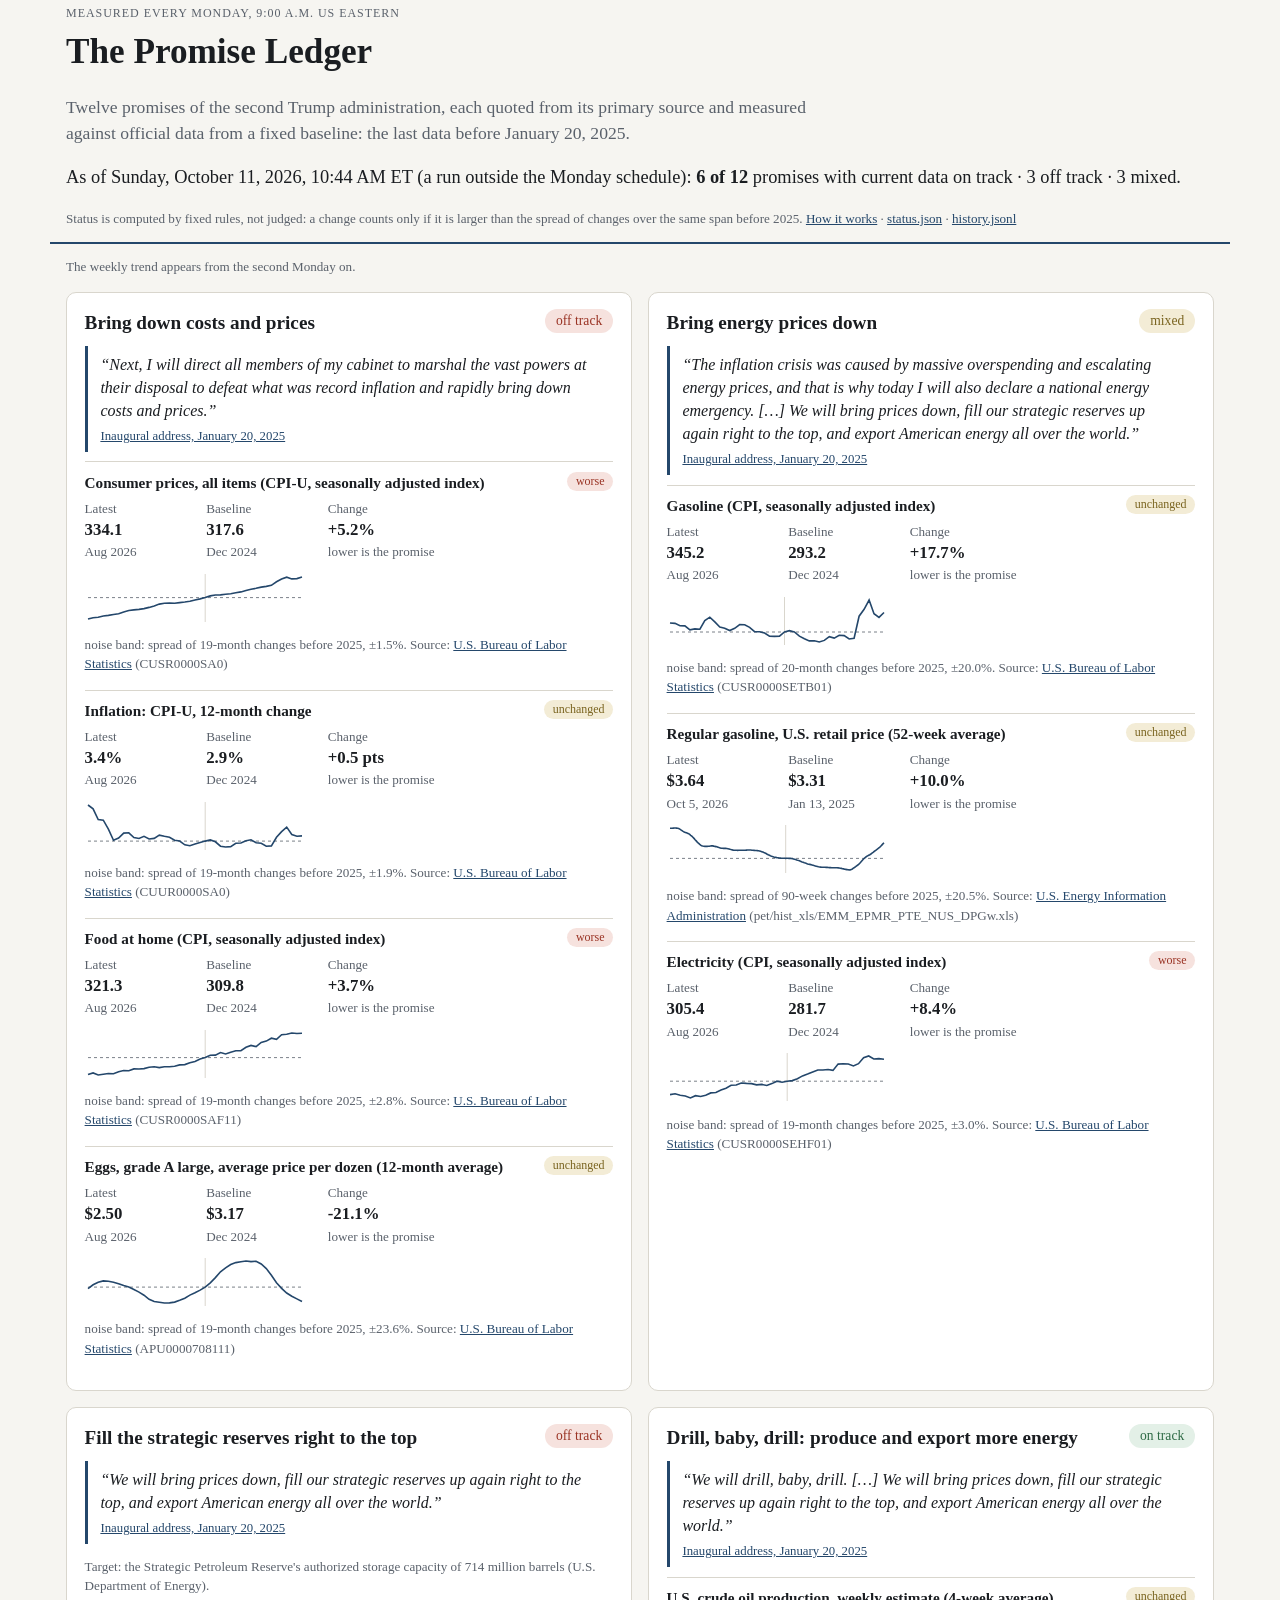
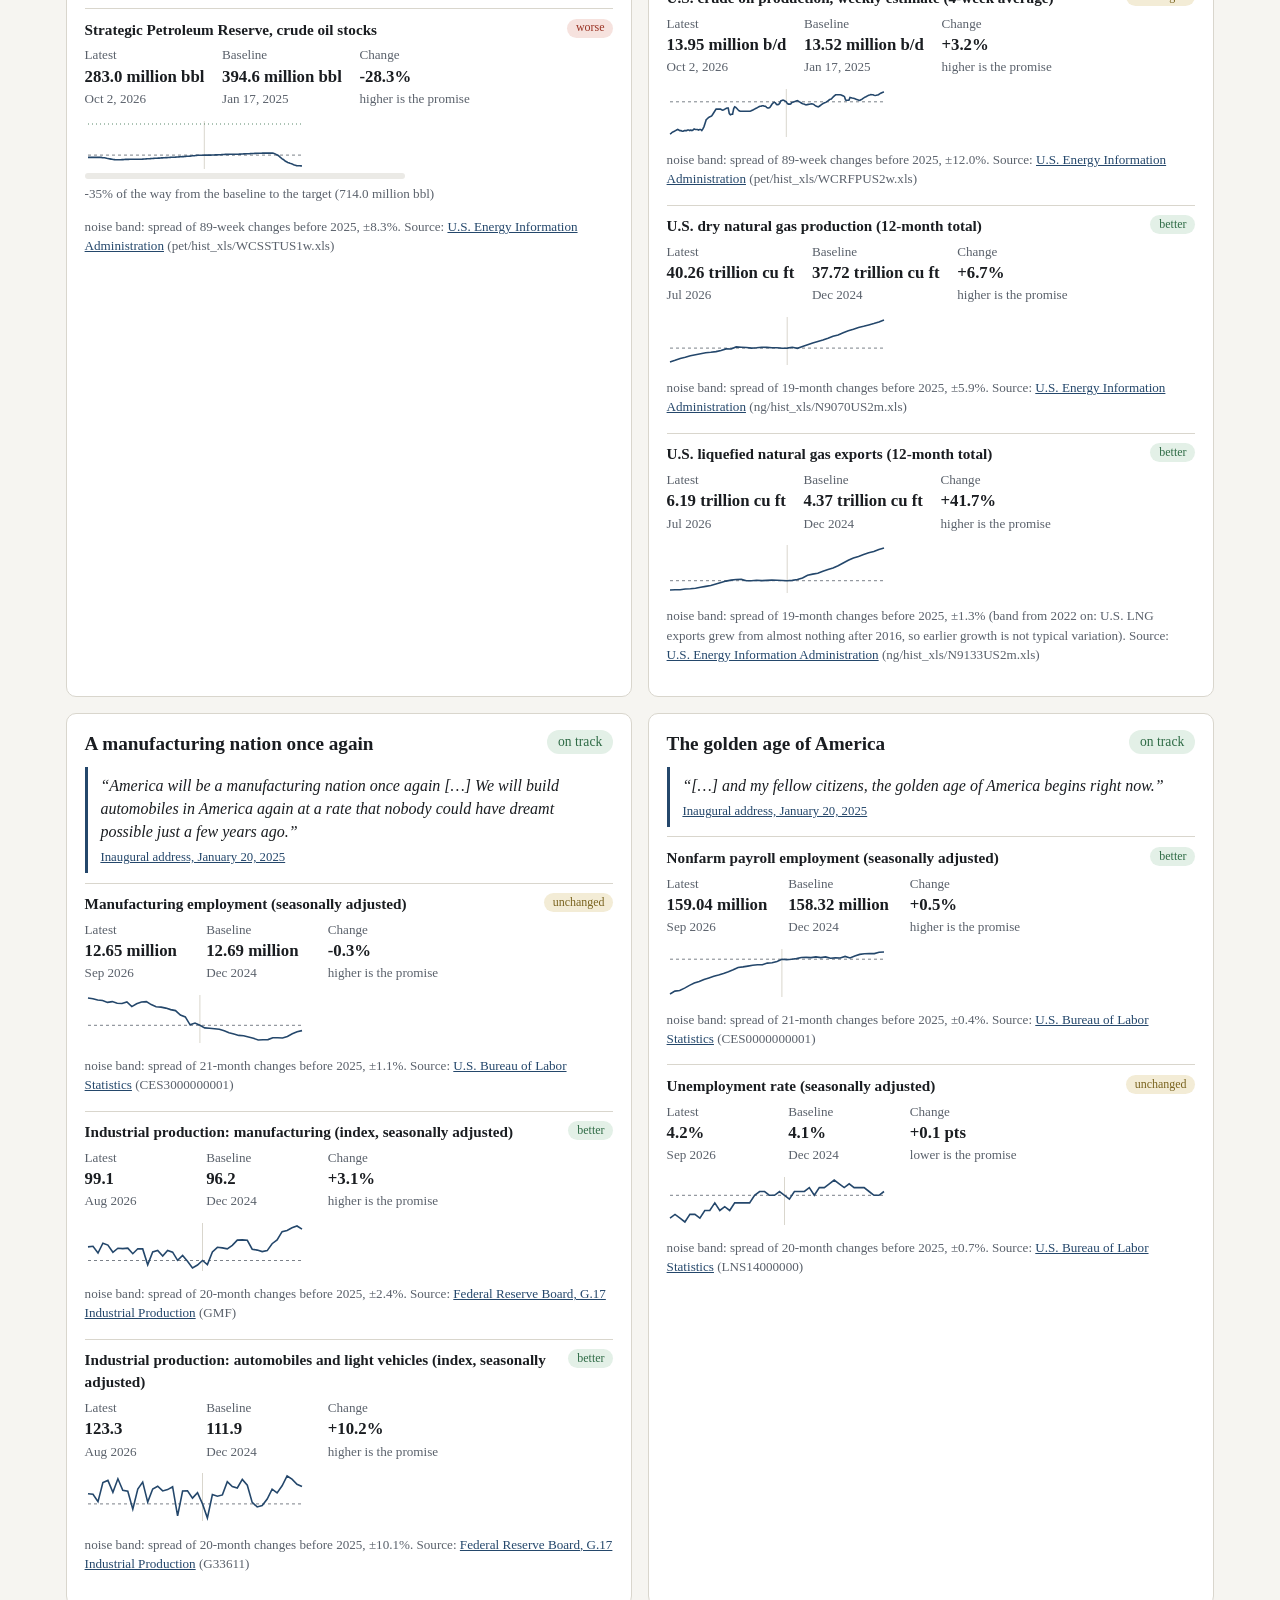
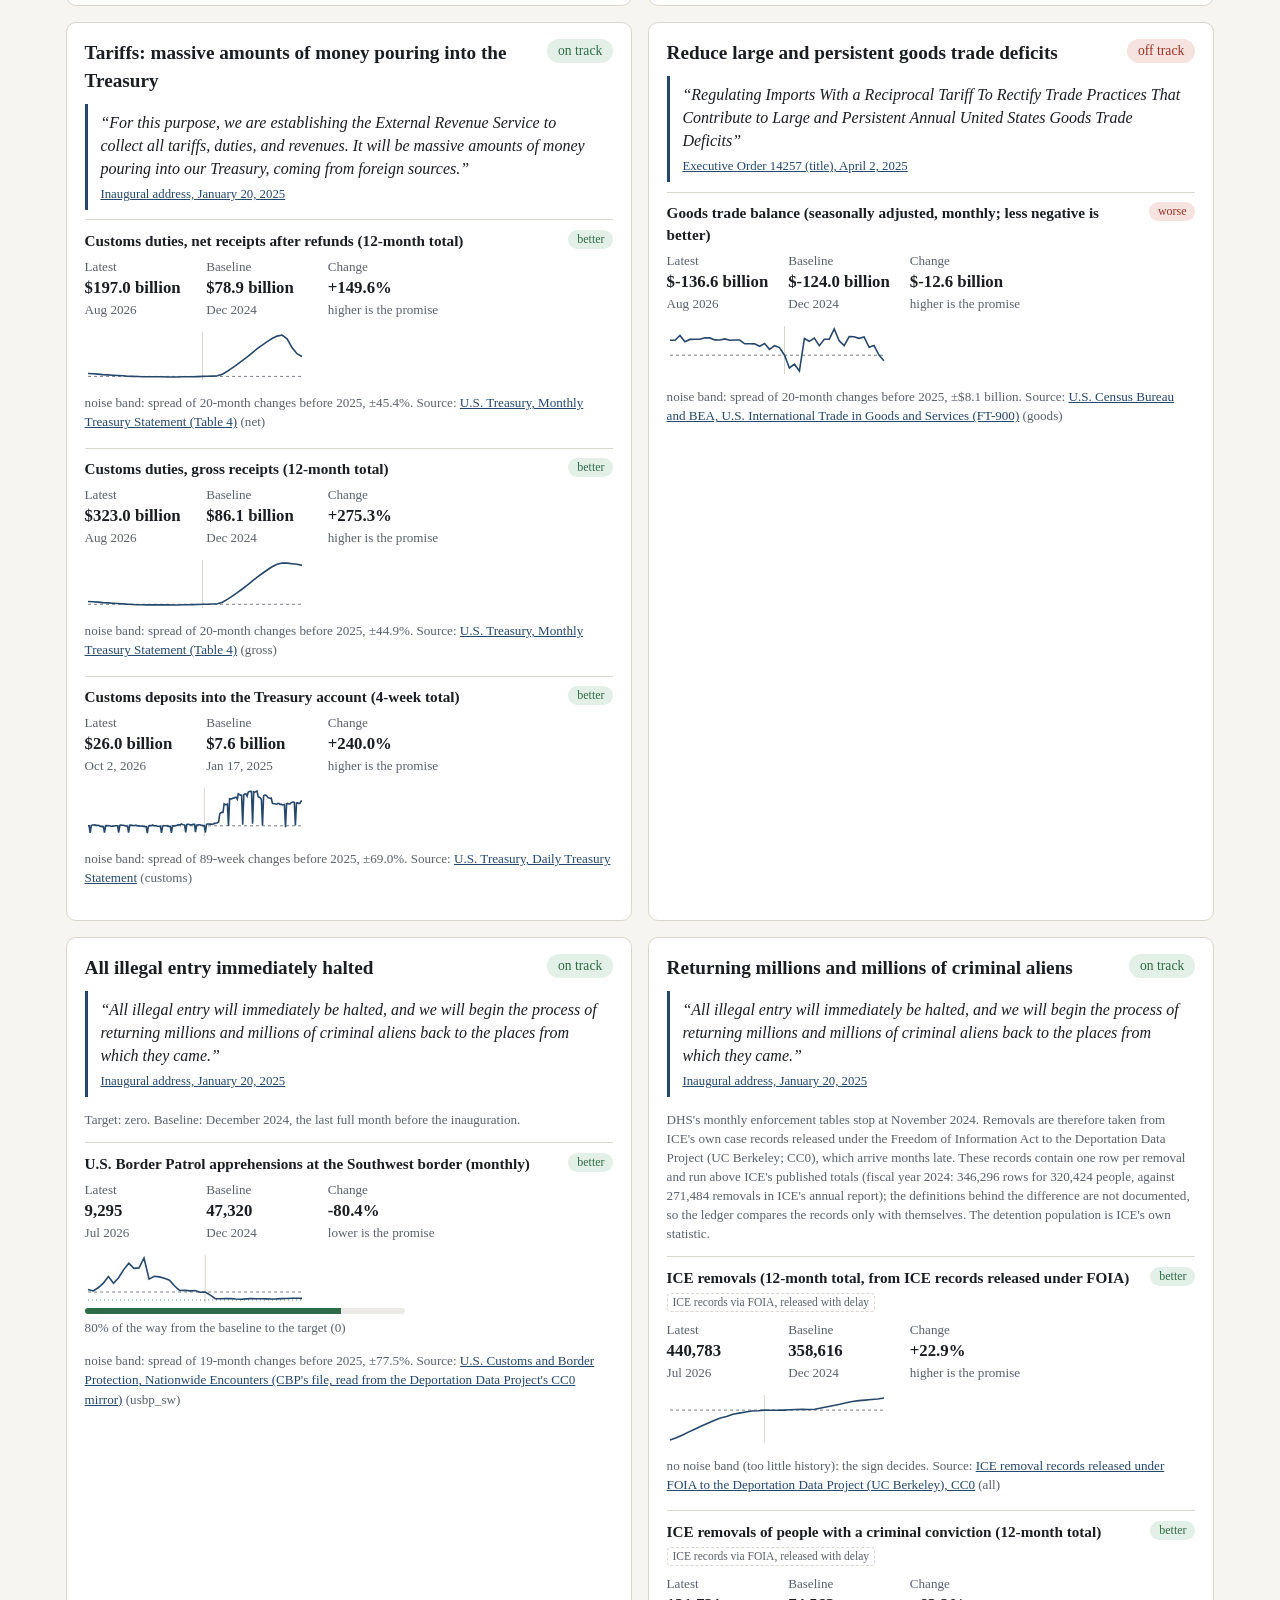
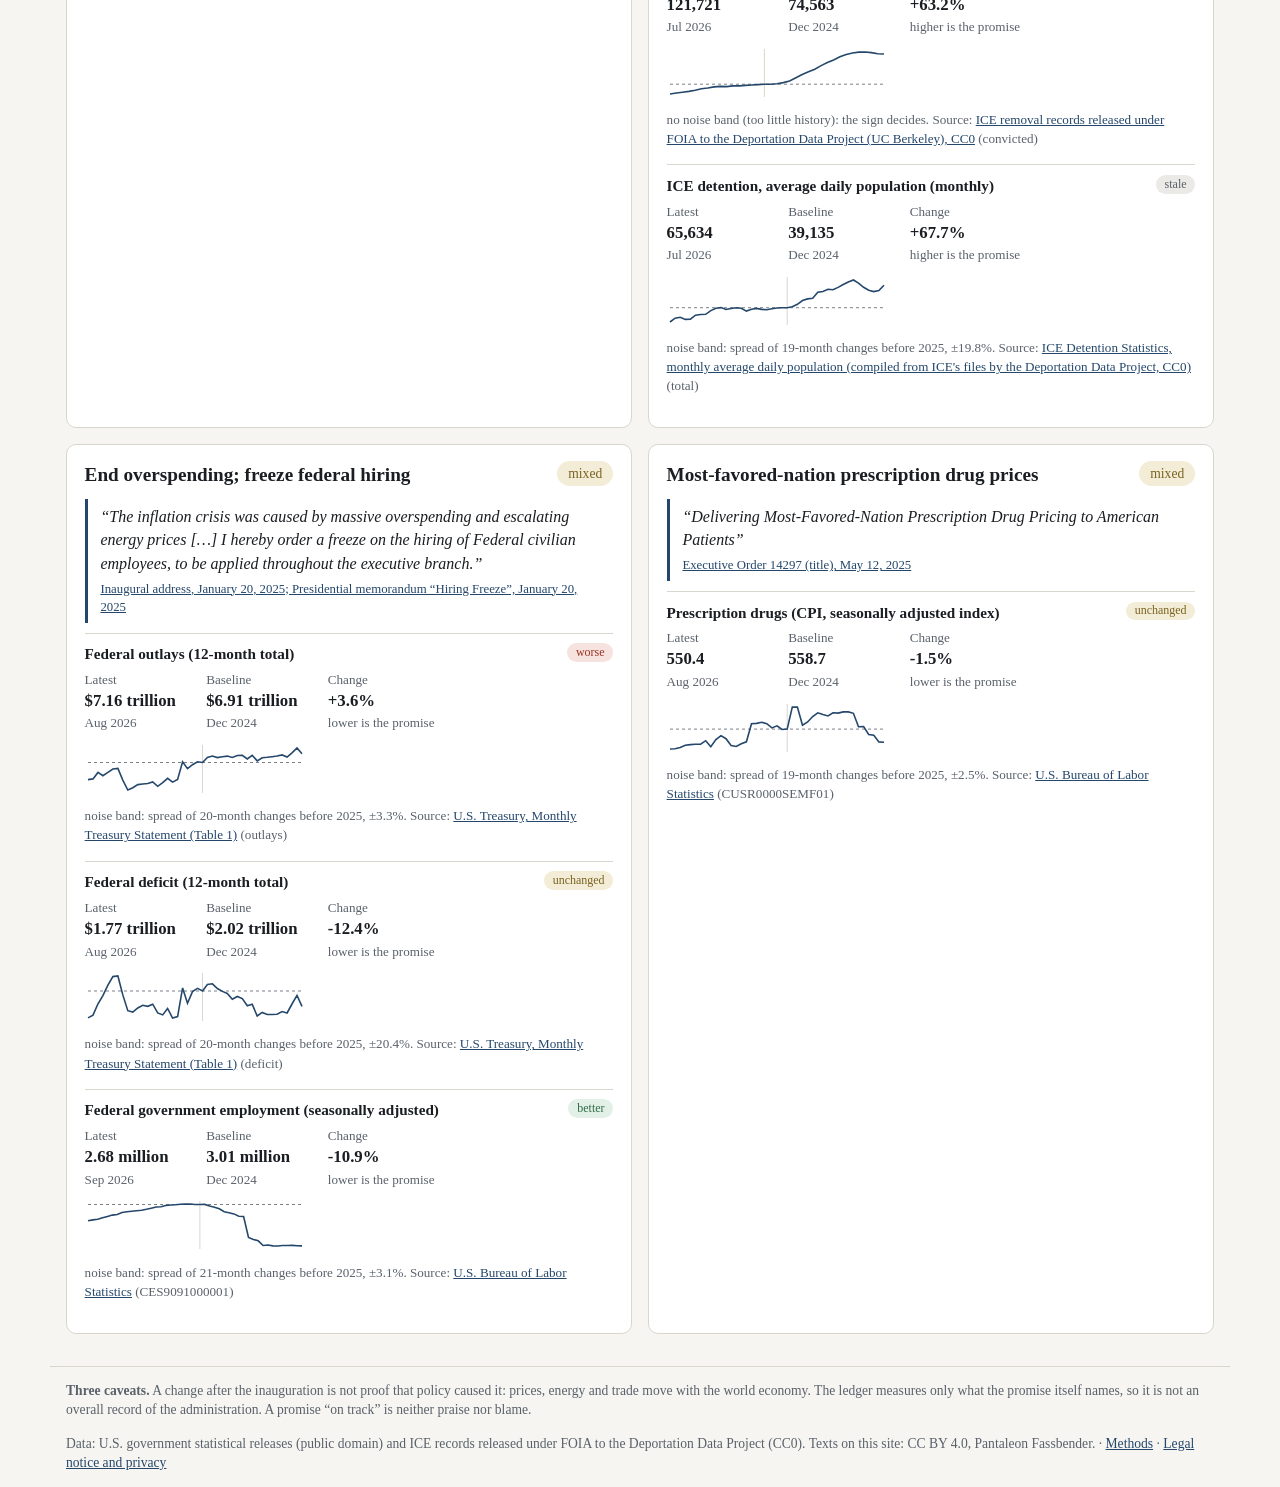
==== site/index.html @ 22d50070 "The Promise Ledger: weekly, rule-based status of twelve promises against official data Baseline = la" ====
<!doctype html>
<html lang="en">
<head>
<meta charset="utf-8">
<meta name="viewport" content="width=device-width, initial-scale=1">
<title>The Promise Ledger</title>
<meta name="description" content="Twelve promises of the second Trump administration, measured every Monday at 9:00 a.m. US Eastern against official data, from a fixed pre-inauguration baseline.">
<link rel="stylesheet" href="style.css">
</head>
<body>
<header class="wrap">
  <span class="tag">Measured every Monday, 9:00 a.m. US Eastern</span>
  <h1>The Promise Ledger</h1>
  <p class="sub">Twelve promises of the second Trump administration, each quoted from its primary source and measured against official data from a fixed baseline: the last data before January 20, 2025.</p>
  <p id="summary" class="summary">Loading…</p>
  <p class="fine">Status is computed by fixed rules, not judged: a change counts only if it is larger than the spread of changes over the same span before 2025. <a href="methods.html">How it works</a> · <a href="data/status.json">status.json</a> · <a href="data/history.jsonl">history.jsonl</a></p>
</header>
<main class="wrap">
  <section id="trend"></section>
  <section id="promises" class="grid"></section>
</main>
<footer class="wrap">
  <p><b>Three caveats.</b> A change after the inauguration is not proof that policy caused it: prices, energy and trade move with the world economy. The ledger measures only what the promise itself names, so it is not an overall record of the administration. A promise “on track” is neither praise nor blame.</p>
  <p>Data: U.S. government statistical releases (public domain) and ICE records released under FOIA to the Deportation Data Project (CC0). Texts on this site: CC BY 4.0, Pantaleon Fassbender. · <a href="methods.html">Methods</a> · <a href="legal.html">Legal notice and privacy</a></p>
</footer>
<script src="app.js"></script>
</body>
</html>
---- site/style.css ----
:root{
  --paper:#f6f5f1; --panel:#ffffff; --ink:#1a1d21; --ink2:#5a616b; --line:#d9d6cd; --acc:#24476b;
  --good:#2f6b46; --good-bg:#e3f0e7; --bad:#9a3324; --bad-bg:#f6e2de; --mid:#7a6420; --mid-bg:#f3ecd6; --none-bg:#ebeae6;
  --serif:"Iowan Old Style","Palatino Linotype",Palatino,Georgia,serif;
}
@media (prefers-color-scheme: dark){
  :root:not([data-theme="light"]){--paper:#14171a; --panel:#1c2024; --ink:#e7eaed; --ink2:#a6aeb6; --line:#333a41; --acc:#8fb7dc;
    --good:#8fd0a5; --good-bg:#1f3527; --bad:#eba196; --bad-bg:#3b231f; --mid:#e2c878; --mid-bg:#352e1a; --none-bg:#262a2e}
}
*{box-sizing:border-box}
body{margin:0; background:var(--paper); color:var(--ink); font-family:var(--serif); line-height:1.45}
.wrap{max-width:1180px; margin:0 auto; padding:0 16px}
header{padding-top:1.5rem; border-bottom:2px solid var(--acc); margin-bottom:1rem}
h1{font-size:2.2rem; margin:.2rem 0} h2{font-size:1.2rem; margin:0} h3{font-size:1rem; margin:.6rem 0 .3rem}
.tag{font-size:.75rem; letter-spacing:.08em; text-transform:uppercase; color:var(--ink2)}
.sub{font-size:1.1rem; color:var(--ink2); max-width:48rem}
.summary{font-size:1.15rem}
.fine{font-size:.82rem; color:var(--ink2)}
.warn{color:var(--bad)}
a{color:var(--acc)}
.grid{display:grid; grid-template-columns:repeat(auto-fill,minmax(min(100%,540px),1fr)); gap:1rem; margin:1rem 0 2rem}
.card{background:var(--panel); border:1px solid var(--line); border-radius:10px; padding:1rem 1.1rem}
.ch{display:flex; justify-content:space-between; align-items:flex-start; gap:.6rem}
blockquote{margin:.6rem 0; padding:.4rem .8rem; border-left:3px solid var(--acc); font-style:italic}
blockquote cite{display:block; font-style:normal; font-size:.8rem; margin-top:.3rem}
.kpi{border-top:1px solid var(--line); padding:.6rem 0 .2rem}
.kh{display:flex; justify-content:space-between; gap:.6rem; align-items:flex-start}
.label{font-weight:bold; font-size:.95rem}
.tier{display:inline-block; font-size:.72rem; color:var(--ink2); border:1px dashed var(--line); border-radius:4px; padding:0 .3rem; margin:.2rem 0}
.kb{display:flex; flex-wrap:wrap; gap:.8rem; align-items:center; justify-content:space-between; margin:.3rem 0}
.nums{display:flex; gap:1.1rem; flex-wrap:wrap}
.nums div{display:flex; flex-direction:column; min-width:6.5rem}
.nums b{font-size:1.05rem; font-variant-numeric:tabular-nums}
.pill{font-size:.75rem; border-radius:999px; padding:.05rem .55rem; white-space:nowrap; background:var(--none-bg); color:var(--ink2)}
.pill.big{font-size:.85rem; padding:.15rem .7rem}
.pill.good{background:var(--good-bg); color:var(--good)} .pill.bad{background:var(--bad-bg); color:var(--bad)} .pill.mid{background:var(--mid-bg); color:var(--mid)}
svg.spark{width:220px; max-width:100%; height:48px}
svg .line{fill:none; stroke:var(--acc); stroke-width:1.6}
svg .base{stroke:var(--ink2); stroke-width:.8; stroke-dasharray:3 3}
svg .inaug{stroke:var(--line); stroke-width:1}
svg .target{stroke:var(--good); stroke-width:.8; stroke-dasharray:1 3}
svg.trend{width:100%; max-width:640px; height:90px; background:var(--panel); border:1px solid var(--line); border-radius:8px}
.prog{height:6px; background:var(--none-bg); border-radius:3px; overflow:hidden; margin:.3rem 0 .1rem; max-width:320px}
.prog div{height:100%; background:var(--good)}
footer{border-top:1px solid var(--line); padding:1rem 16px 2rem; font-size:.85rem; color:var(--ink2)}
main.doc{max-width:48rem}
main.doc h2{margin-top:1.4rem}
table{border-collapse:collapse; width:100%; font-size:.88rem}
th,td{border-bottom:1px solid var(--line); padding:.3rem .4rem; text-align:left; vertical-align:top}
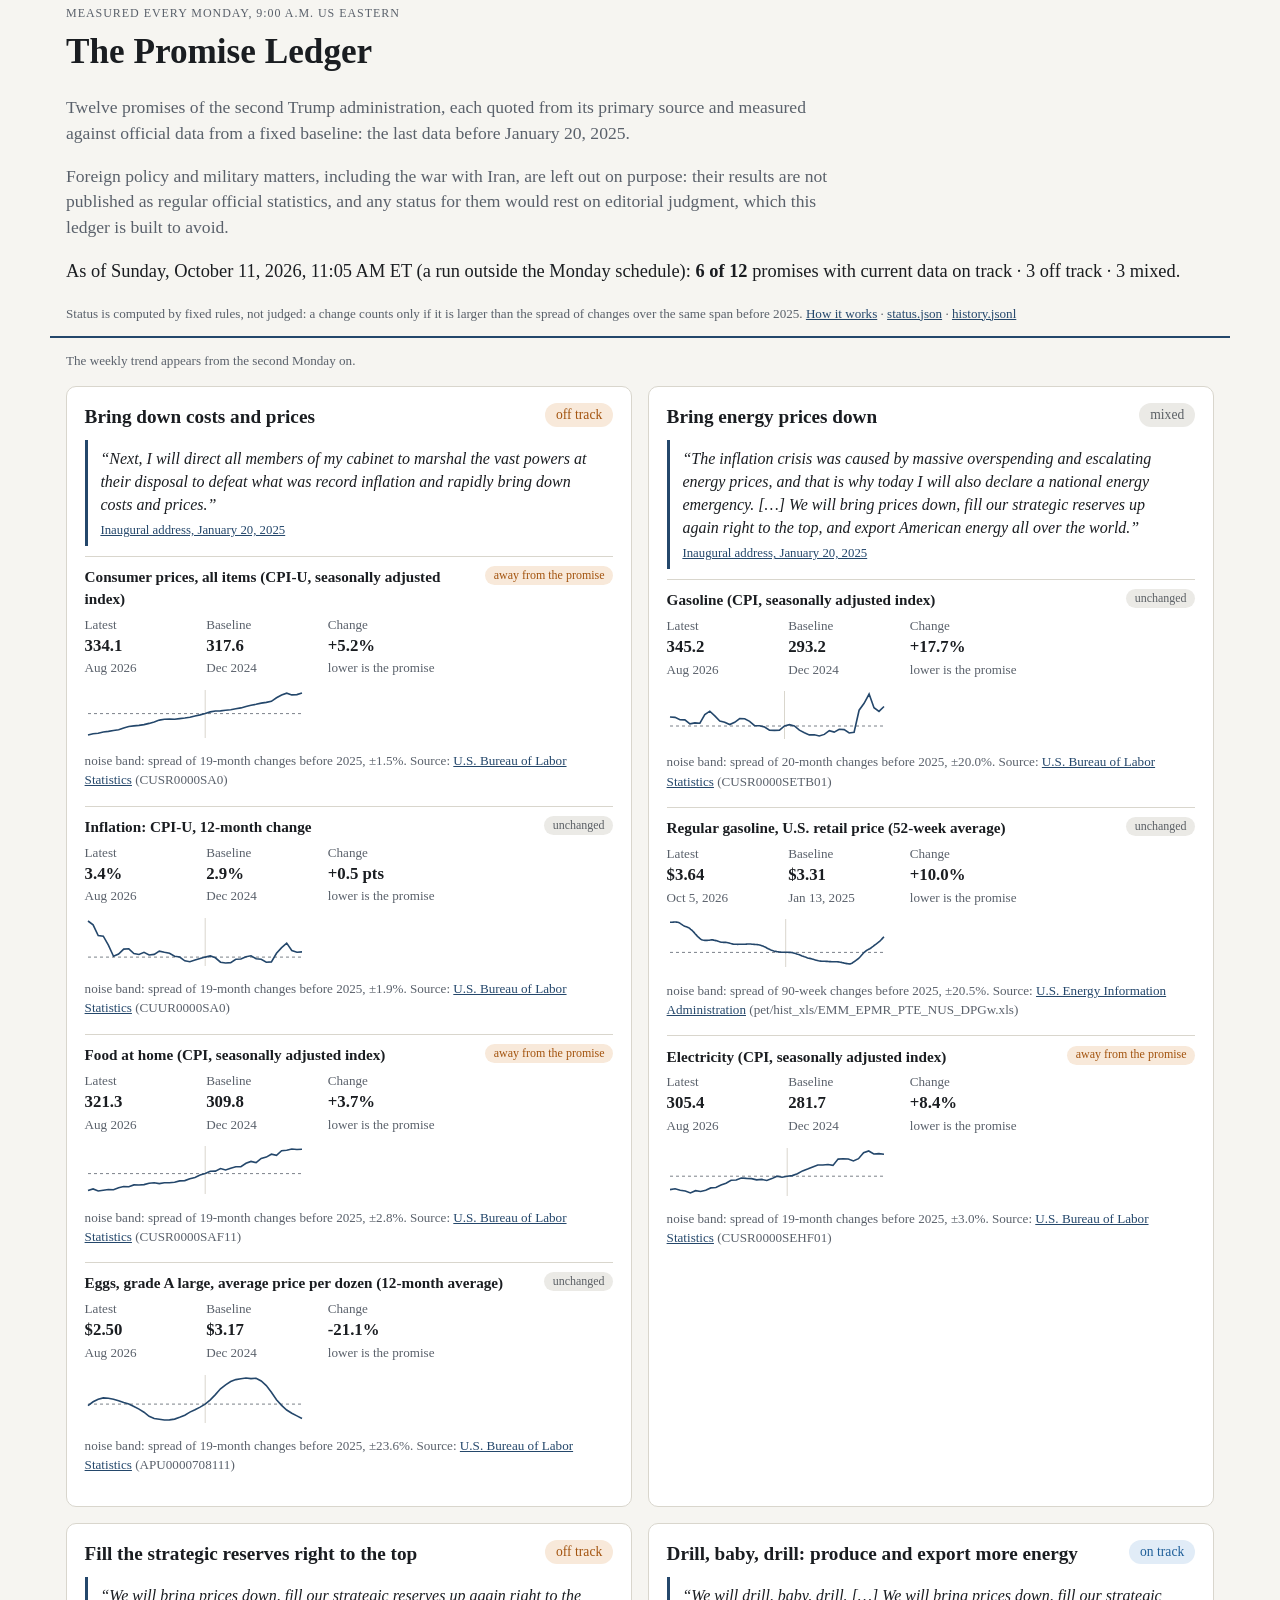
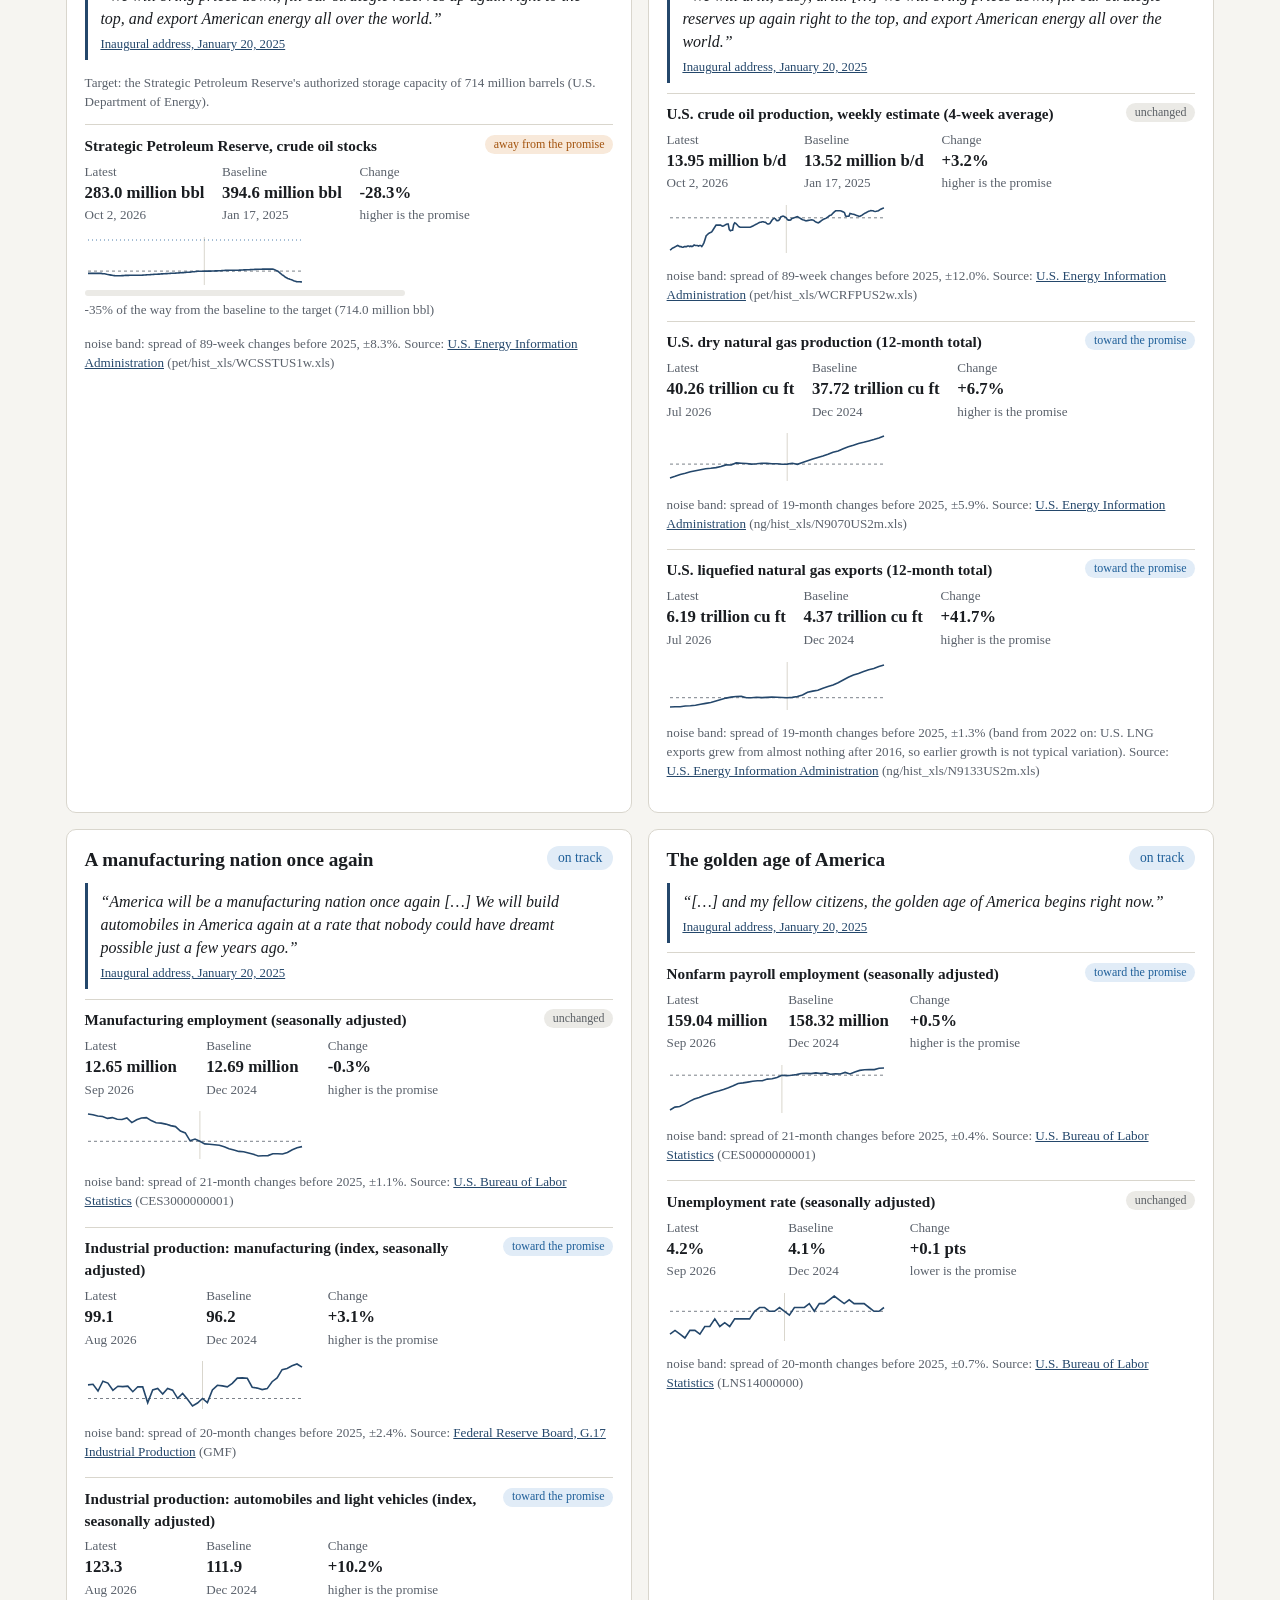
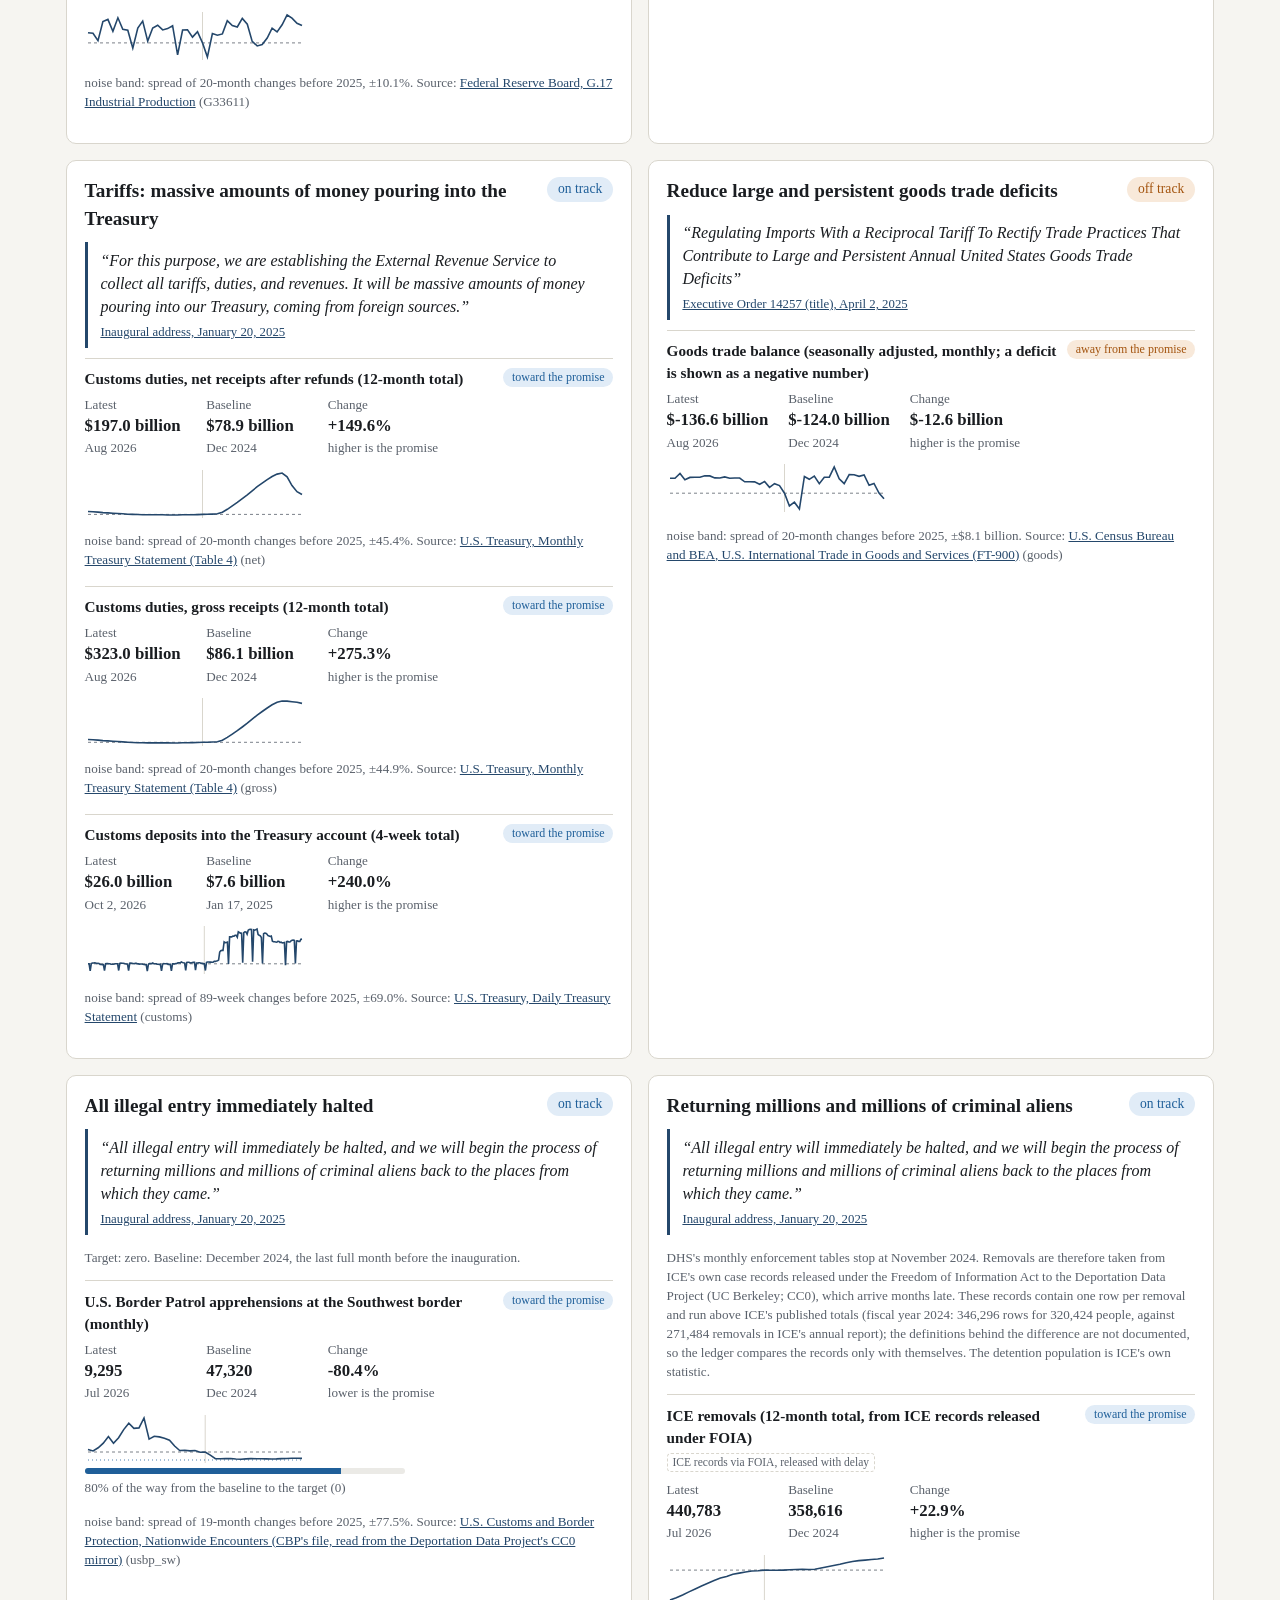
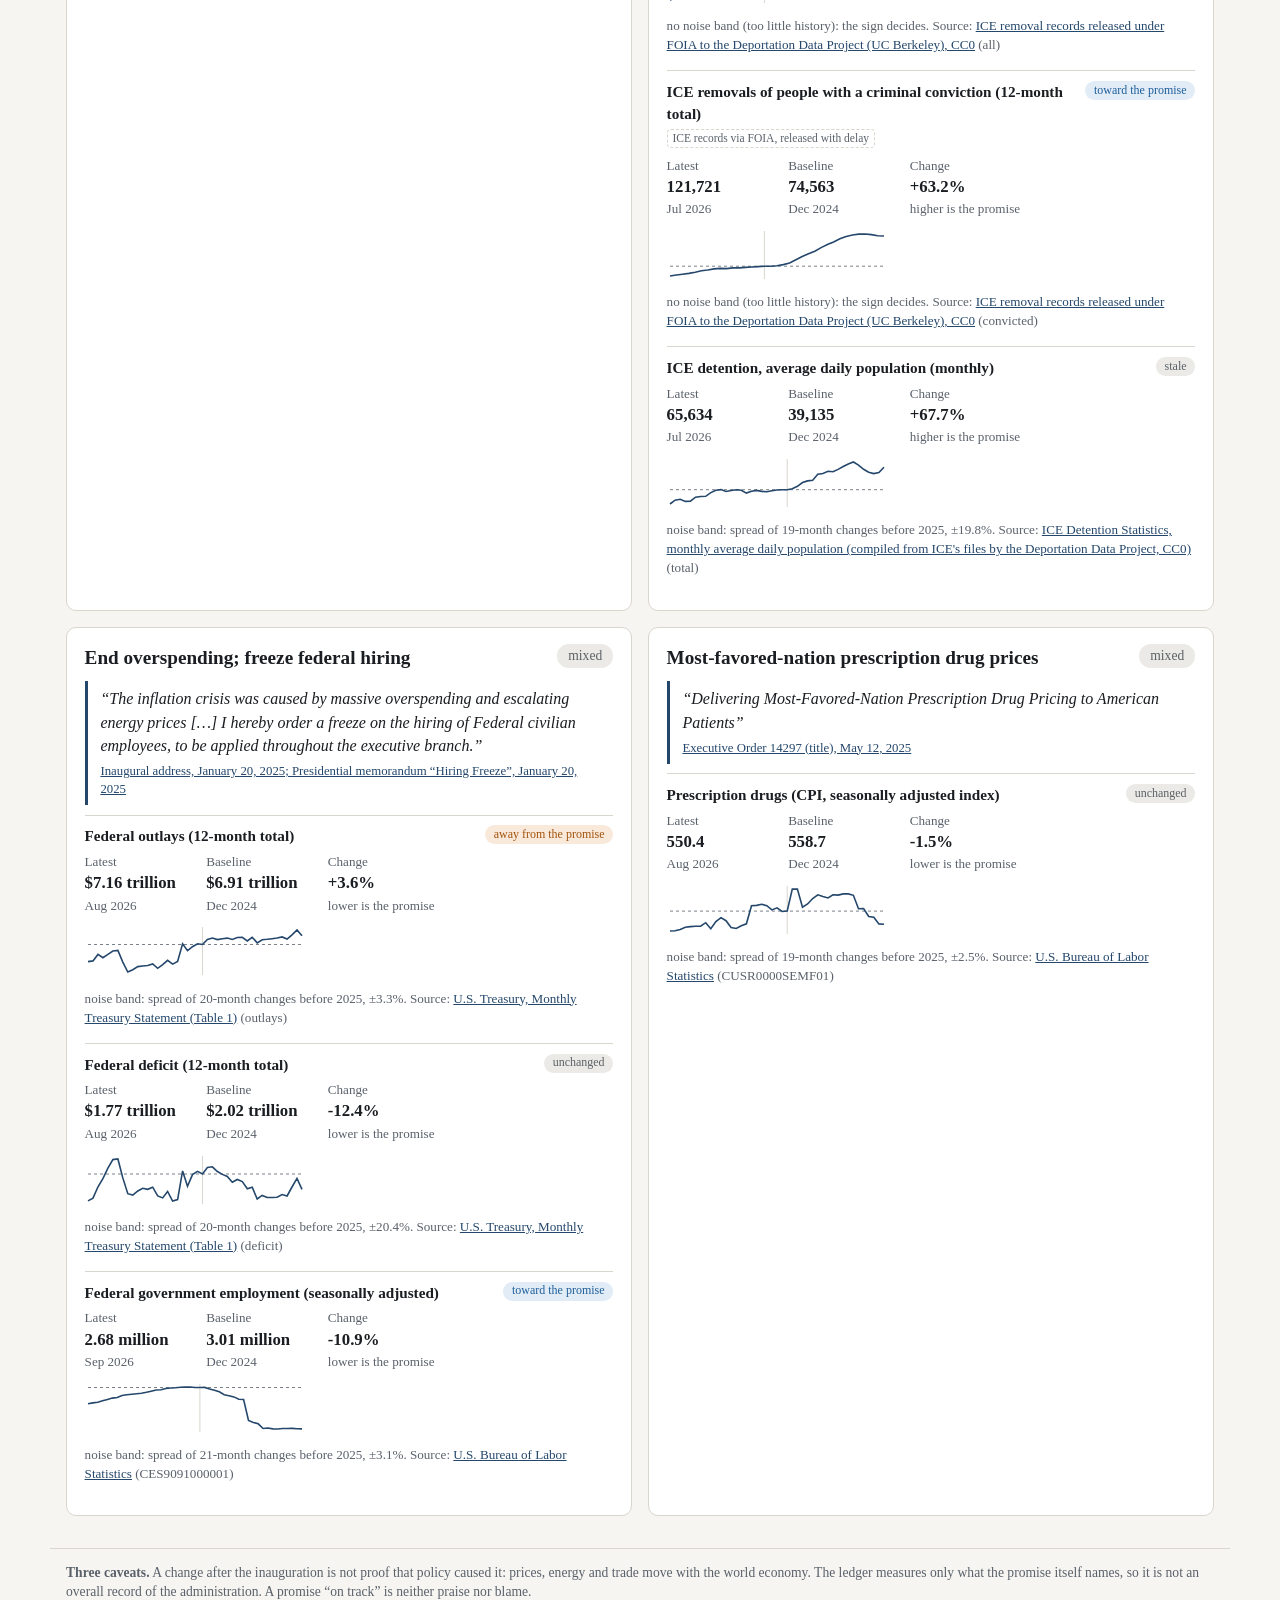
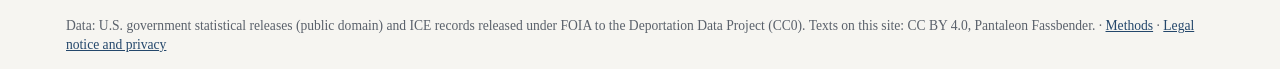
==== commit 1ed2a0db: "Neutral status terms and colours; say why foreign and military policy is left out better/worse -> to" ====
--- a/site/index.html
+++ b/site/index.html
@@ -12,6 +12,7 @@
   <span class="tag">Measured every Monday, 9:00 a.m. US Eastern</span>
   <h1>The Promise Ledger</h1>
   <p class="sub">Twelve promises of the second Trump administration, each quoted from its primary source and measured against official data from a fixed baseline: the last data before January 20, 2025.</p>
+  <p class="sub">Foreign policy and military matters, including the war with Iran, are left out on purpose: their results are not published as regular official statistics, and any status for them would rest on editorial judgment, which this ledger is built to avoid.</p>
   <p id="summary" class="summary">Loading…</p>
   <p class="fine">Status is computed by fixed rules, not judged: a change counts only if it is larger than the spread of changes over the same span before 2025. <a href="methods.html">How it works</a> · <a href="data/status.json">status.json</a> · <a href="data/history.jsonl">history.jsonl</a></p>
 </header>
--- a/site/style.css
+++ b/site/style.css
@@ -1,11 +1,11 @@
 :root{
   --paper:#f6f5f1; --panel:#ffffff; --ink:#1a1d21; --ink2:#5a616b; --line:#d9d6cd; --acc:#24476b;
-  --good:#2f6b46; --good-bg:#e3f0e7; --bad:#9a3324; --bad-bg:#f6e2de; --mid:#7a6420; --mid-bg:#f3ecd6; --none-bg:#ebeae6;
+  --toward:#1f5f99; --toward-bg:#e1ecf7; --away:#a3540f; --away-bg:#f8e9da; --mid:#5c6166; --mid-bg:#ebeae6; --none-bg:#ebeae6;
   --serif:"Iowan Old Style","Palatino Linotype",Palatino,Georgia,serif;
 }
 @media (prefers-color-scheme: dark){
   :root:not([data-theme="light"]){--paper:#14171a; --panel:#1c2024; --ink:#e7eaed; --ink2:#a6aeb6; --line:#333a41; --acc:#8fb7dc;
-    --good:#8fd0a5; --good-bg:#1f3527; --bad:#eba196; --bad-bg:#3b231f; --mid:#e2c878; --mid-bg:#352e1a; --none-bg:#262a2e}
+    --toward:#9cc4ec; --toward-bg:#1d2c3b; --away:#f0b27a; --away-bg:#3a2a1a; --mid:#c3c6c9; --mid-bg:#2d3134; --none-bg:#262a2e}
 }
 *{box-sizing:border-box}
 body{margin:0; background:var(--paper); color:var(--ink); font-family:var(--serif); line-height:1.45}
@@ -16,7 +16,7 @@
 .sub{font-size:1.1rem; color:var(--ink2); max-width:48rem}
 .summary{font-size:1.15rem}
 .fine{font-size:.82rem; color:var(--ink2)}
-.warn{color:var(--bad)}
+.warn{color:var(--away)}
 a{color:var(--acc)}
 .grid{display:grid; grid-template-columns:repeat(auto-fill,minmax(min(100%,540px),1fr)); gap:1rem; margin:1rem 0 2rem}
 .card{background:var(--panel); border:1px solid var(--line); border-radius:10px; padding:1rem 1.1rem}
@@ -33,15 +33,15 @@
 .nums b{font-size:1.05rem; font-variant-numeric:tabular-nums}
 .pill{font-size:.75rem; border-radius:999px; padding:.05rem .55rem; white-space:nowrap; background:var(--none-bg); color:var(--ink2)}
 .pill.big{font-size:.85rem; padding:.15rem .7rem}
-.pill.good{background:var(--good-bg); color:var(--good)} .pill.bad{background:var(--bad-bg); color:var(--bad)} .pill.mid{background:var(--mid-bg); color:var(--mid)}
+.pill.toward{background:var(--toward-bg); color:var(--toward)} .pill.away{background:var(--away-bg); color:var(--away)} .pill.mid{background:var(--mid-bg); color:var(--mid)}
 svg.spark{width:220px; max-width:100%; height:48px}
 svg .line{fill:none; stroke:var(--acc); stroke-width:1.6}
 svg .base{stroke:var(--ink2); stroke-width:.8; stroke-dasharray:3 3}
 svg .inaug{stroke:var(--line); stroke-width:1}
-svg .target{stroke:var(--good); stroke-width:.8; stroke-dasharray:1 3}
+svg .target{stroke:var(--toward); stroke-width:.8; stroke-dasharray:1 3}
 svg.trend{width:100%; max-width:640px; height:90px; background:var(--panel); border:1px solid var(--line); border-radius:8px}
 .prog{height:6px; background:var(--none-bg); border-radius:3px; overflow:hidden; margin:.3rem 0 .1rem; max-width:320px}
-.prog div{height:100%; background:var(--good)}
+.prog div{height:100%; background:var(--toward)}
 footer{border-top:1px solid var(--line); padding:1rem 16px 2rem; font-size:.85rem; color:var(--ink2)}
 main.doc{max-width:48rem}
 main.doc h2{margin-top:1.4rem}
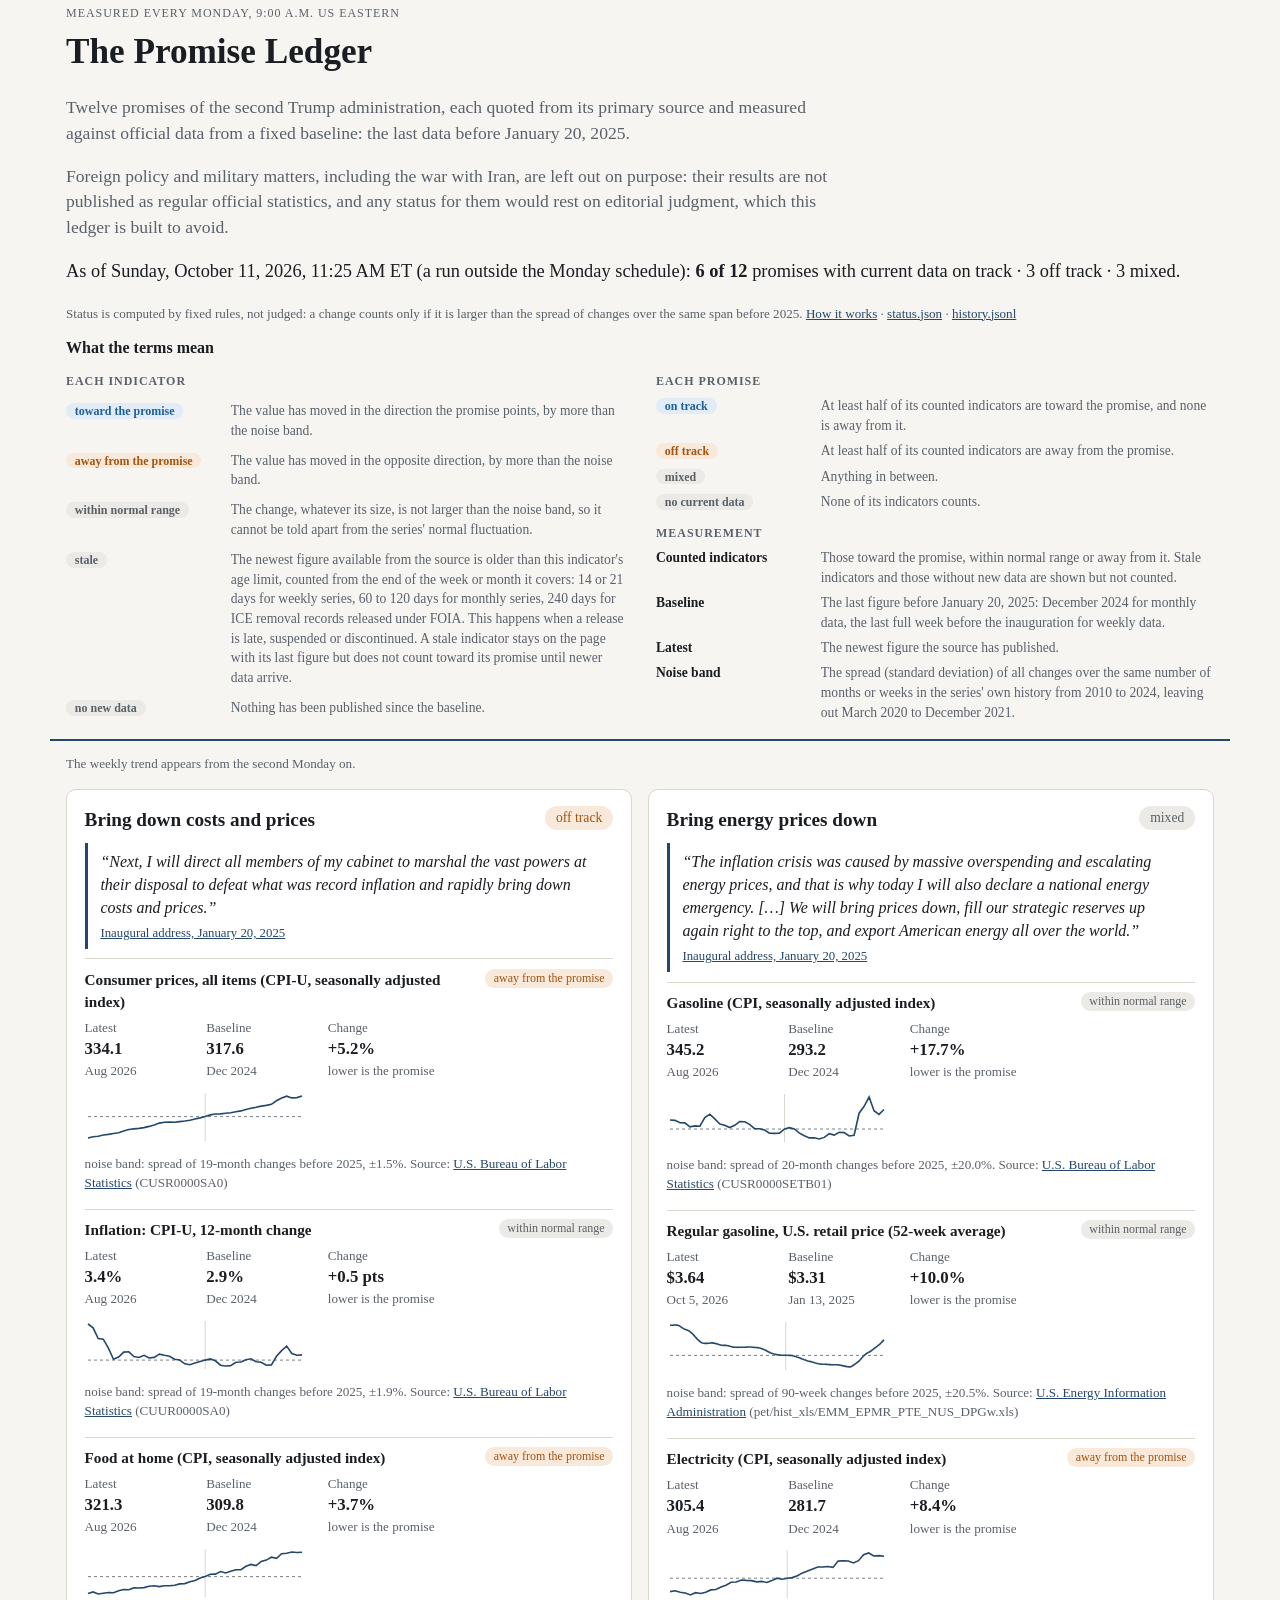
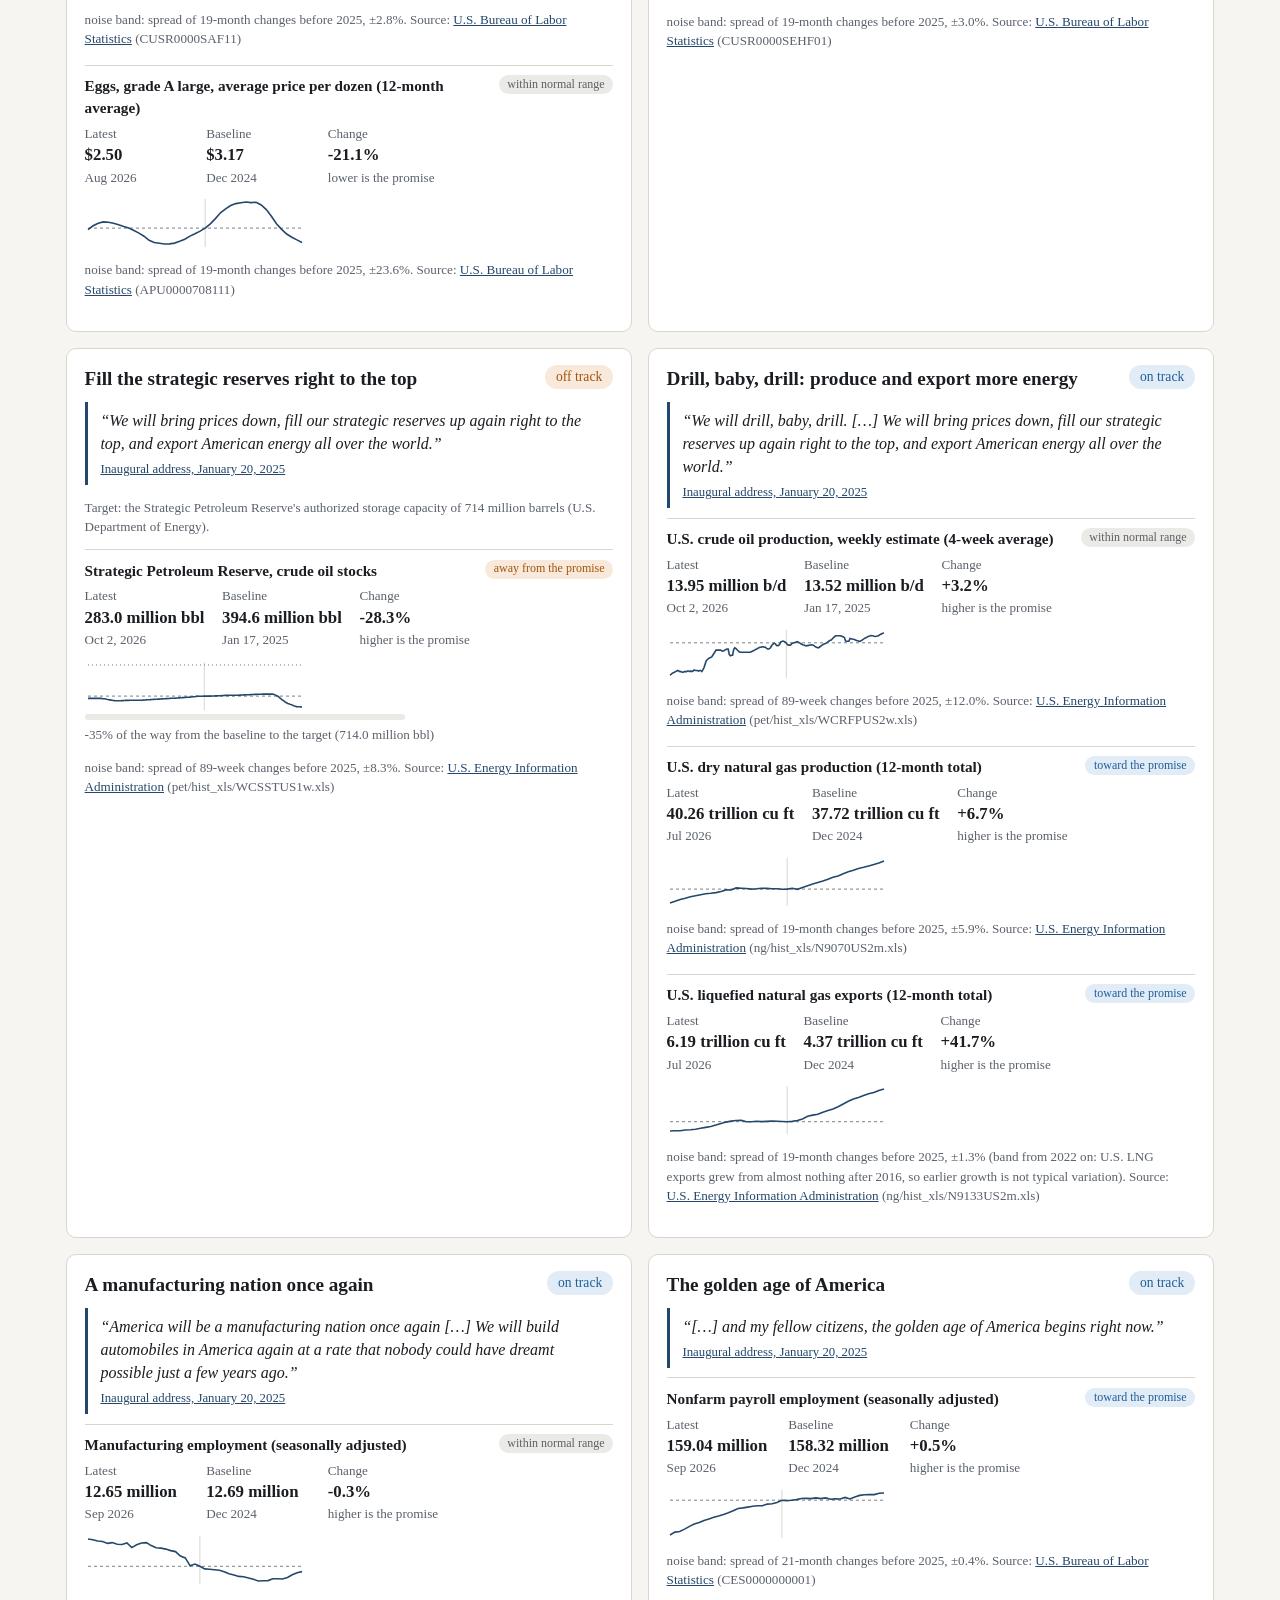
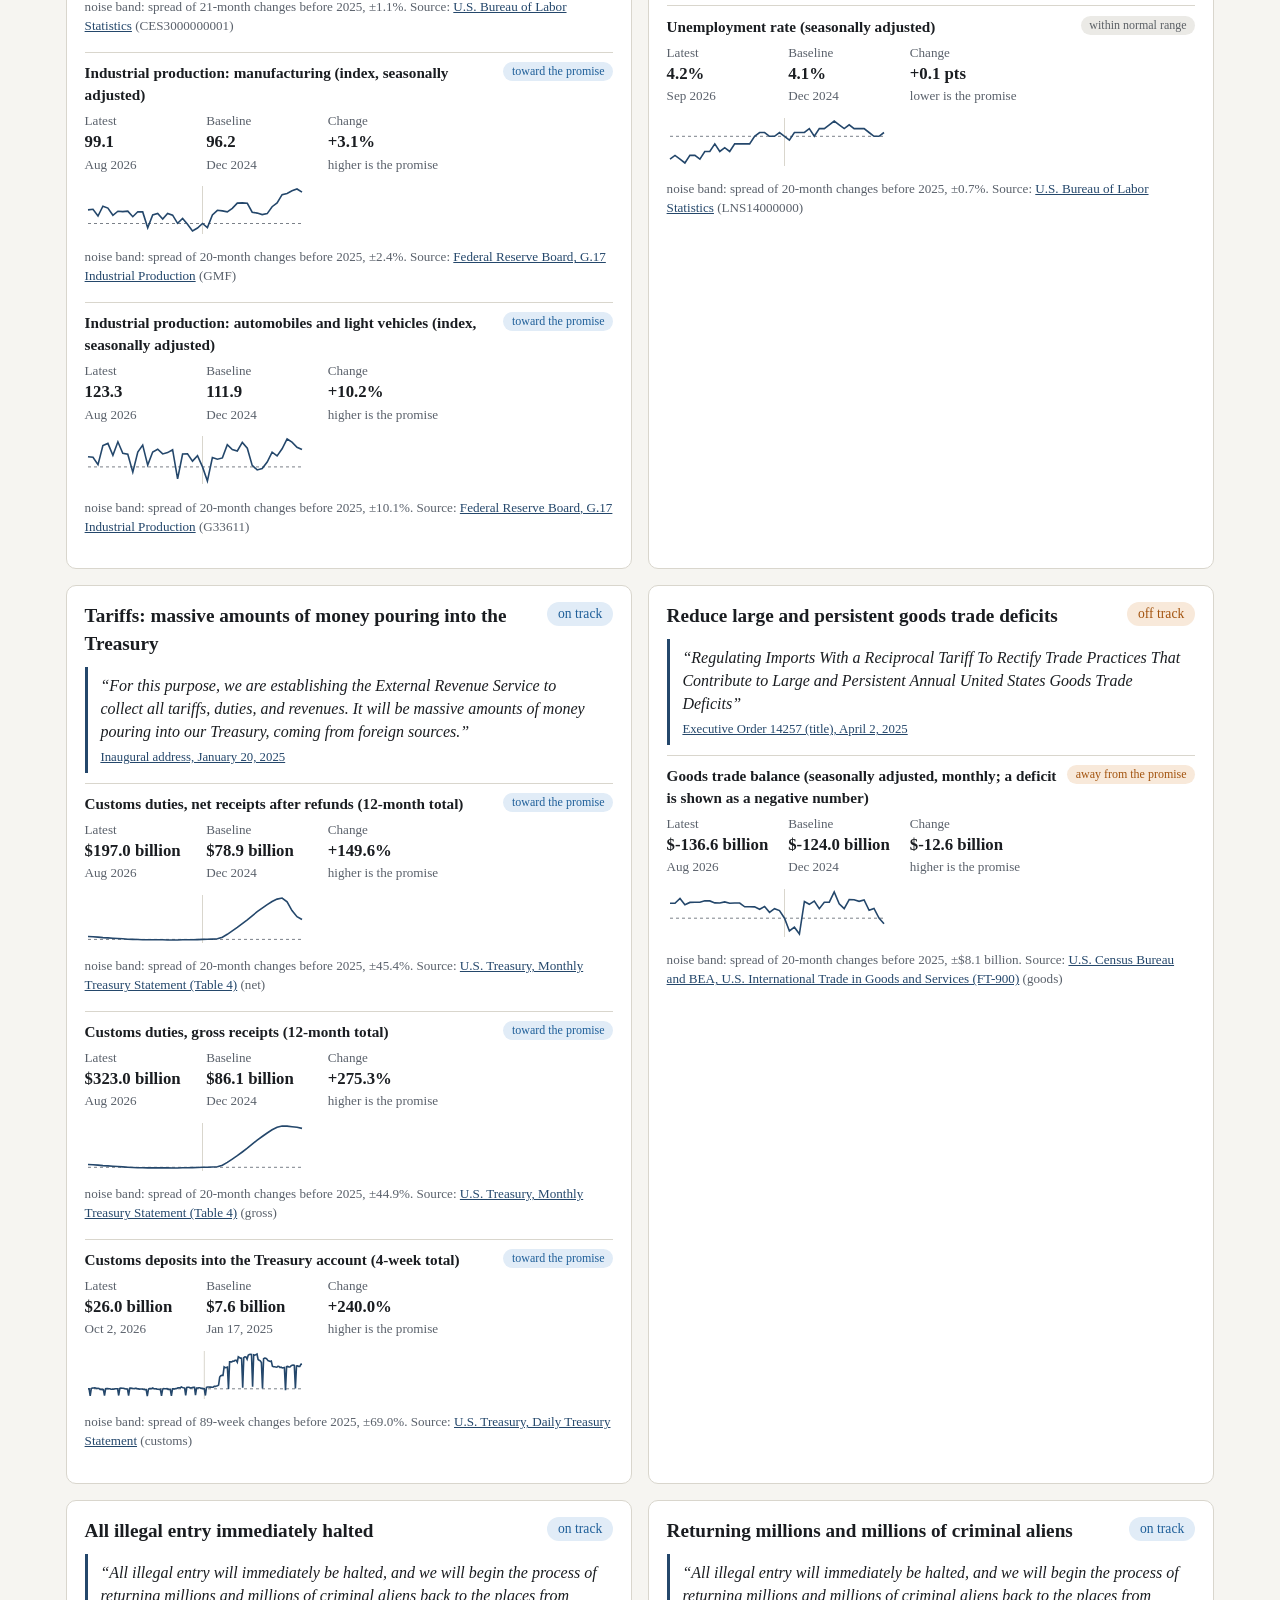
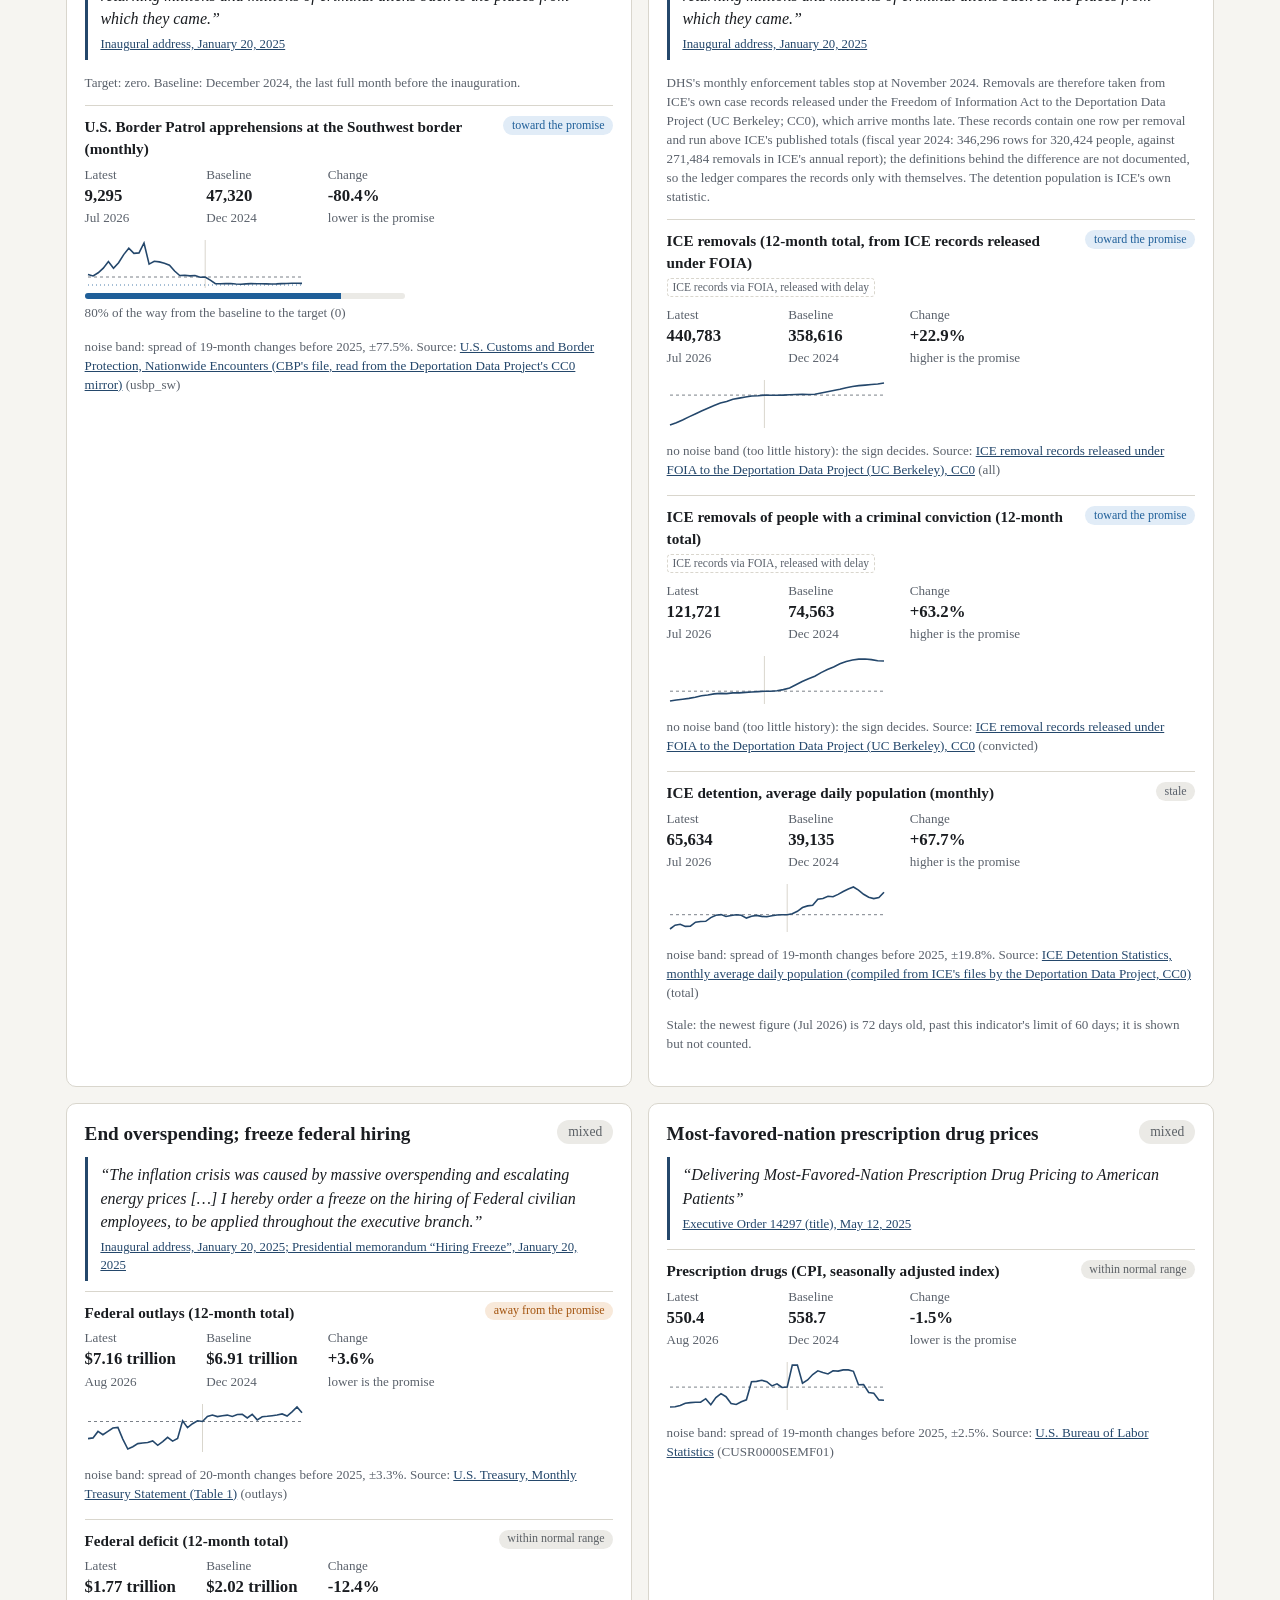
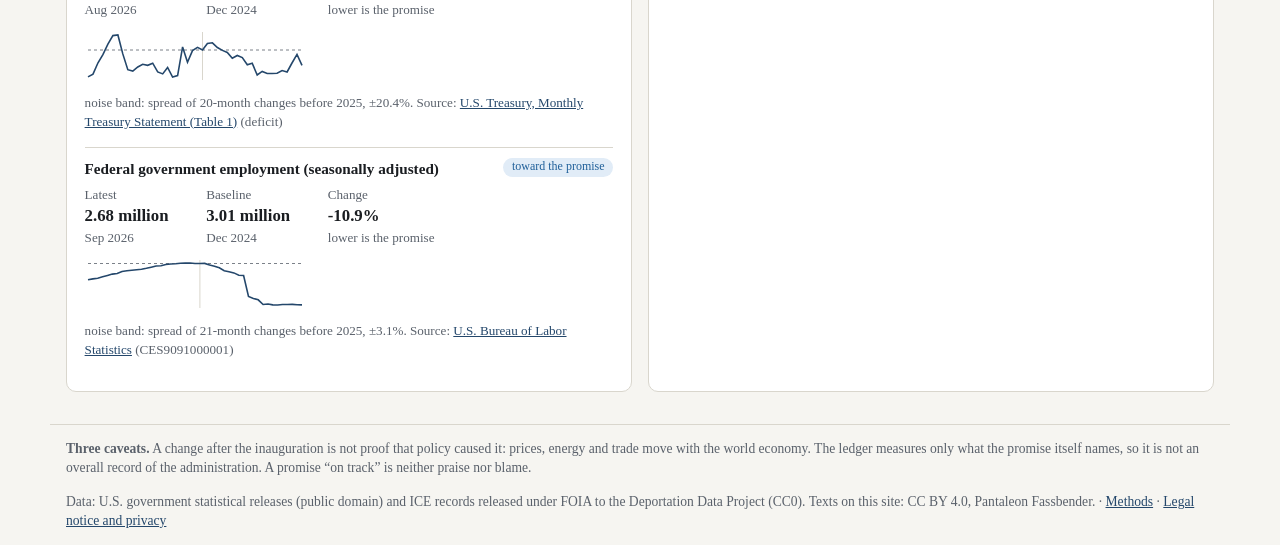
==== commit 7befd3c7: "Definitions of every term at the top of the page; stale indicators state their age and limit Co-Auth" ====
--- a/site/index.html
+++ b/site/index.html
@@ -15,6 +15,31 @@
   <p class="sub">Foreign policy and military matters, including the war with Iran, are left out on purpose: their results are not published as regular official statistics, and any status for them would rest on editorial judgment, which this ledger is built to avoid.</p>
   <p id="summary" class="summary">Loading…</p>
   <p class="fine">Status is computed by fixed rules, not judged: a change counts only if it is larger than the spread of changes over the same span before 2025. <a href="methods.html">How it works</a> · <a href="data/status.json">status.json</a> · <a href="data/history.jsonl">history.jsonl</a></p>
+  <section class="terms" aria-labelledby="terms-h">
+    <h2 id="terms-h">What the terms mean</h2>
+    <div class="tgrid">
+      <dl>
+        <dt class="th">Each indicator</dt>
+        <dt><span class="pill toward">toward the promise</span></dt><dd>The value has moved in the direction the promise points, by more than the noise band.</dd>
+        <dt><span class="pill away">away from the promise</span></dt><dd>The value has moved in the opposite direction, by more than the noise band.</dd>
+        <dt><span class="pill mid">within normal range</span></dt><dd>The change, whatever its size, is not larger than the noise band, so it cannot be told apart from the series' normal fluctuation.</dd>
+        <dt><span class="pill">stale</span></dt><dd>The newest figure available from the source is older than this indicator's age limit, counted from the end of the week or month it covers: 14 or 21 days for weekly series, 60 to 120 days for monthly series, 240 days for ICE removal records released under FOIA. This happens when a release is late, suspended or discontinued. A stale indicator stays on the page with its last figure but does not count toward its promise until newer data arrive.</dd>
+        <dt><span class="pill">no new data</span></dt><dd>Nothing has been published since the baseline.</dd>
+      </dl>
+      <dl>
+        <dt class="th">Each promise</dt>
+        <dt><span class="pill toward">on track</span></dt><dd>At least half of its counted indicators are toward the promise, and none is away from it.</dd>
+        <dt><span class="pill away">off track</span></dt><dd>At least half of its counted indicators are away from the promise.</dd>
+        <dt><span class="pill mid">mixed</span></dt><dd>Anything in between.</dd>
+        <dt><span class="pill">no current data</span></dt><dd>None of its indicators counts.</dd>
+        <dt class="th">Measurement</dt>
+        <dt>Counted indicators</dt><dd>Those toward the promise, within normal range or away from it. Stale indicators and those without new data are shown but not counted.</dd>
+        <dt>Baseline</dt><dd>The last figure before January 20, 2025: December 2024 for monthly data, the last full week before the inauguration for weekly data.</dd>
+        <dt>Latest</dt><dd>The newest figure the source has published.</dd>
+        <dt>Noise band</dt><dd>The spread (standard deviation) of all changes over the same number of months or weeks in the series' own history from 2010 to 2024, leaving out March 2020 to December 2021.</dd>
+      </dl>
+    </div>
+  </section>
 </header>
 <main class="wrap">
   <section id="trend"></section>
--- a/site/style.css
+++ b/site/style.css
@@ -32,6 +32,12 @@
 .nums div{display:flex; flex-direction:column; min-width:6.5rem}
 .nums b{font-size:1.05rem; font-variant-numeric:tabular-nums}
 .pill{font-size:.75rem; border-radius:999px; padding:.05rem .55rem; white-space:nowrap; background:var(--none-bg); color:var(--ink2)}
+.terms{margin:.6rem 0 1rem}
+.terms h2{font-size:1rem; margin:.4rem 0}
+.tgrid{display:grid; grid-template-columns:repeat(auto-fit,minmax(min(100%,420px),1fr)); gap:0 2rem}
+.terms dl{margin:0; display:grid; grid-template-columns:minmax(9.5rem,auto) 1fr; gap:.35rem .8rem; align-items:baseline; font-size:.85rem}
+.terms dt{font-weight:bold} .terms dd{margin:0; color:var(--ink2)}
+.terms dt.th{grid-column:1/-1; font-size:.75rem; letter-spacing:.08em; text-transform:uppercase; color:var(--ink2); margin-top:.5rem}
 .pill.big{font-size:.85rem; padding:.15rem .7rem}
 .pill.toward{background:var(--toward-bg); color:var(--toward)} .pill.away{background:var(--away-bg); color:var(--away)} .pill.mid{background:var(--mid-bg); color:var(--mid)}
 svg.spark{width:220px; max-width:100%; height:48px}
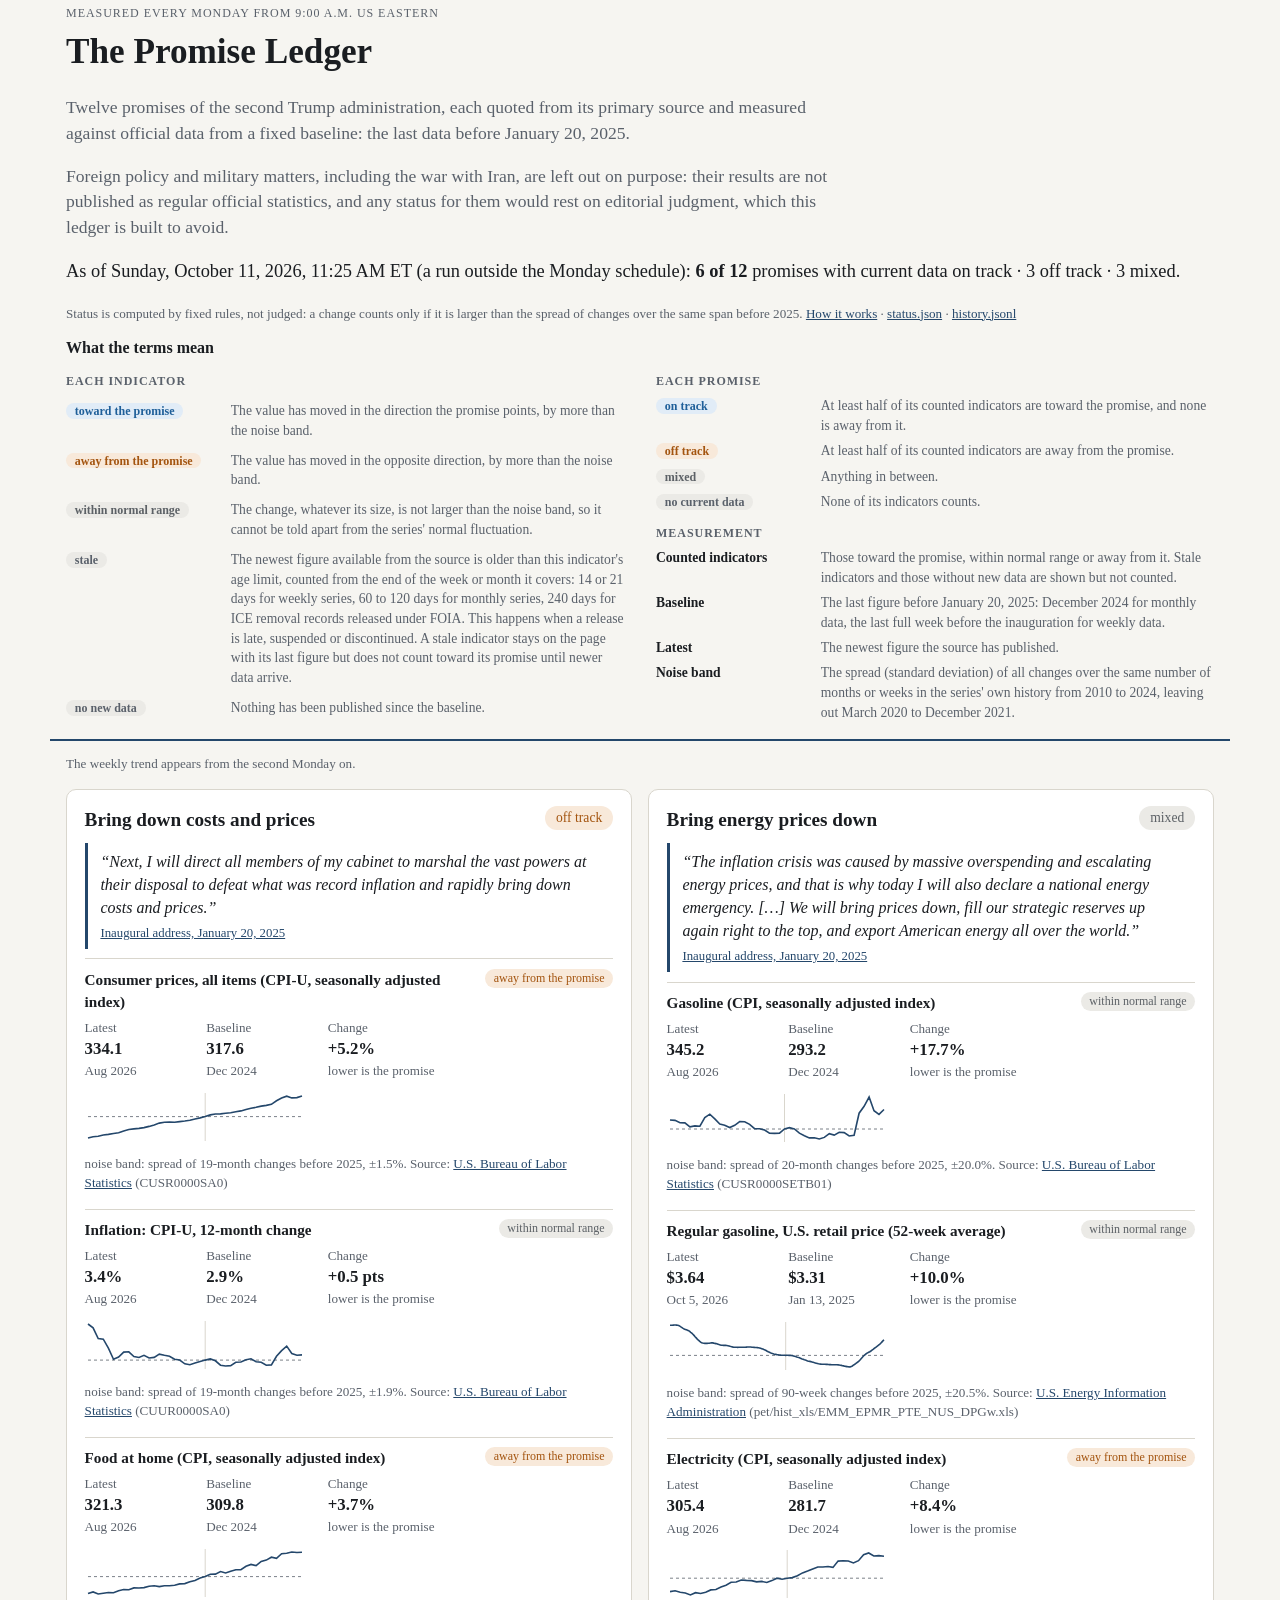
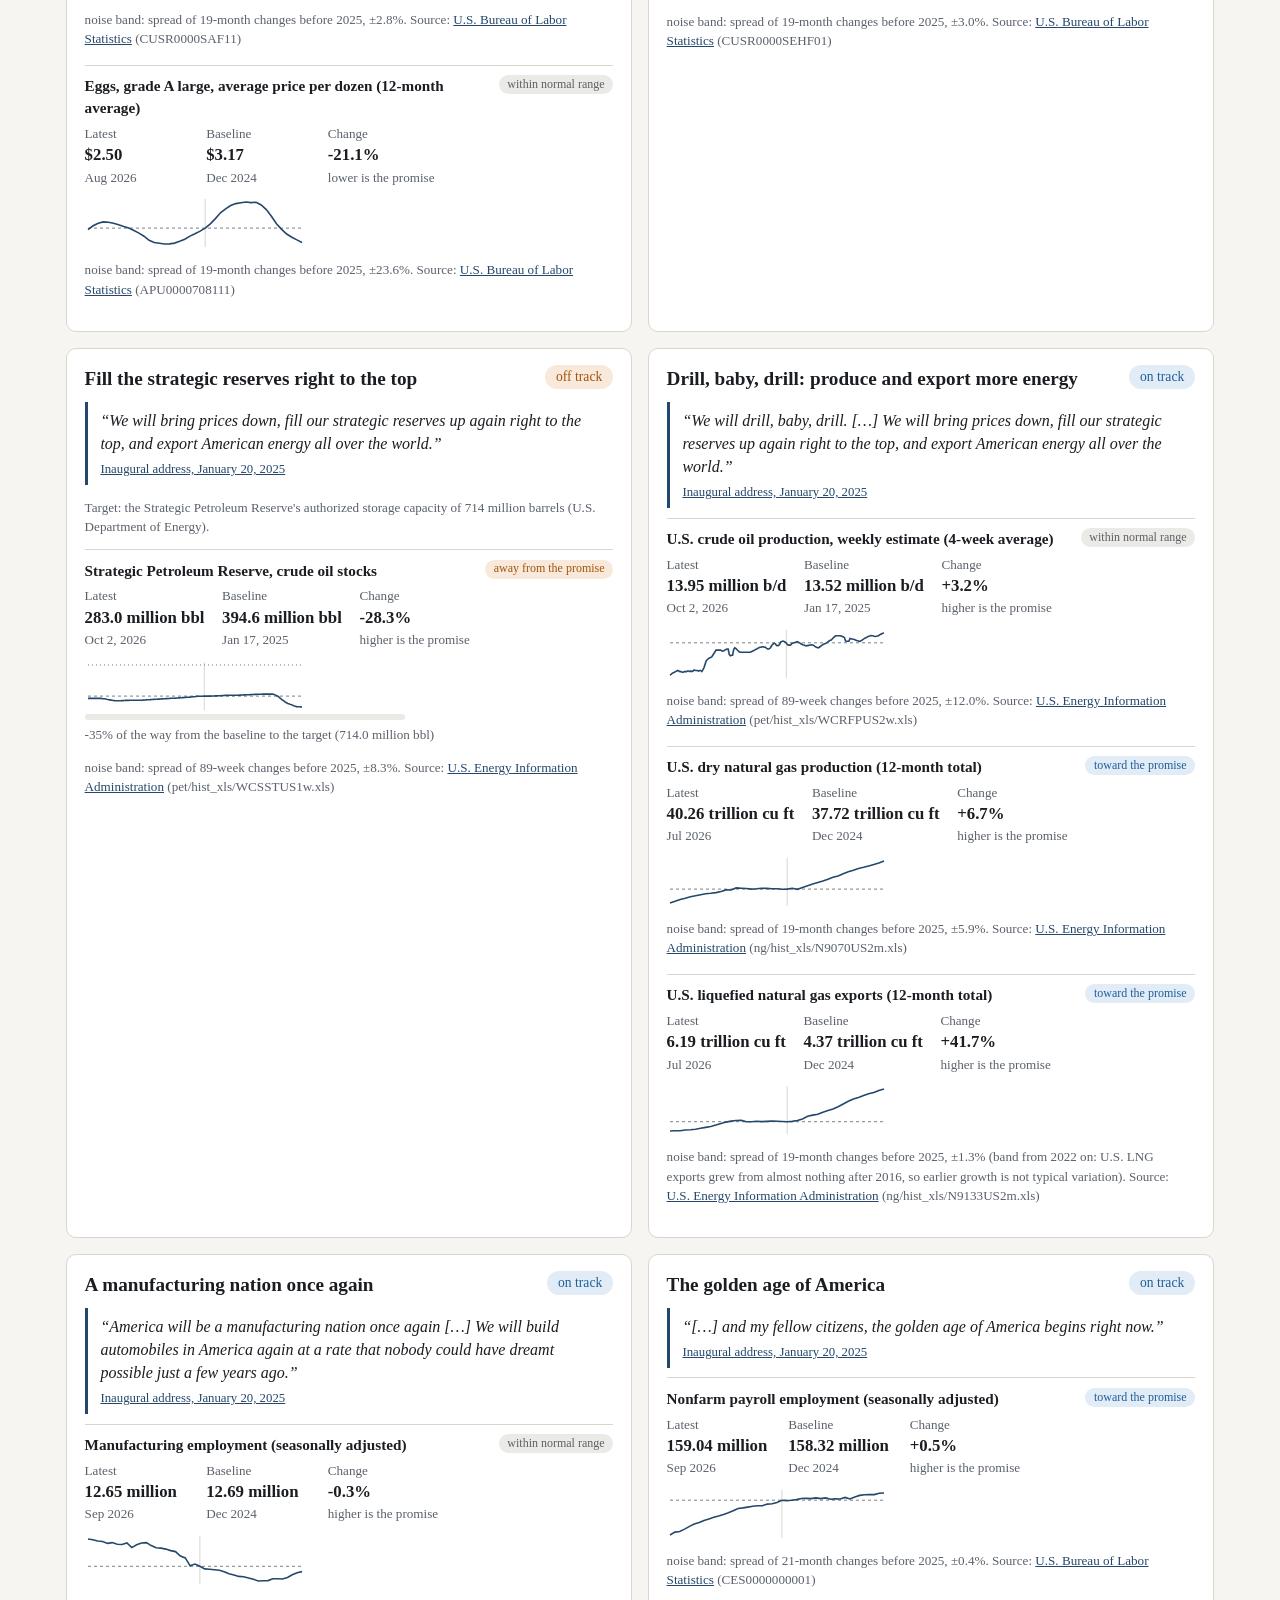
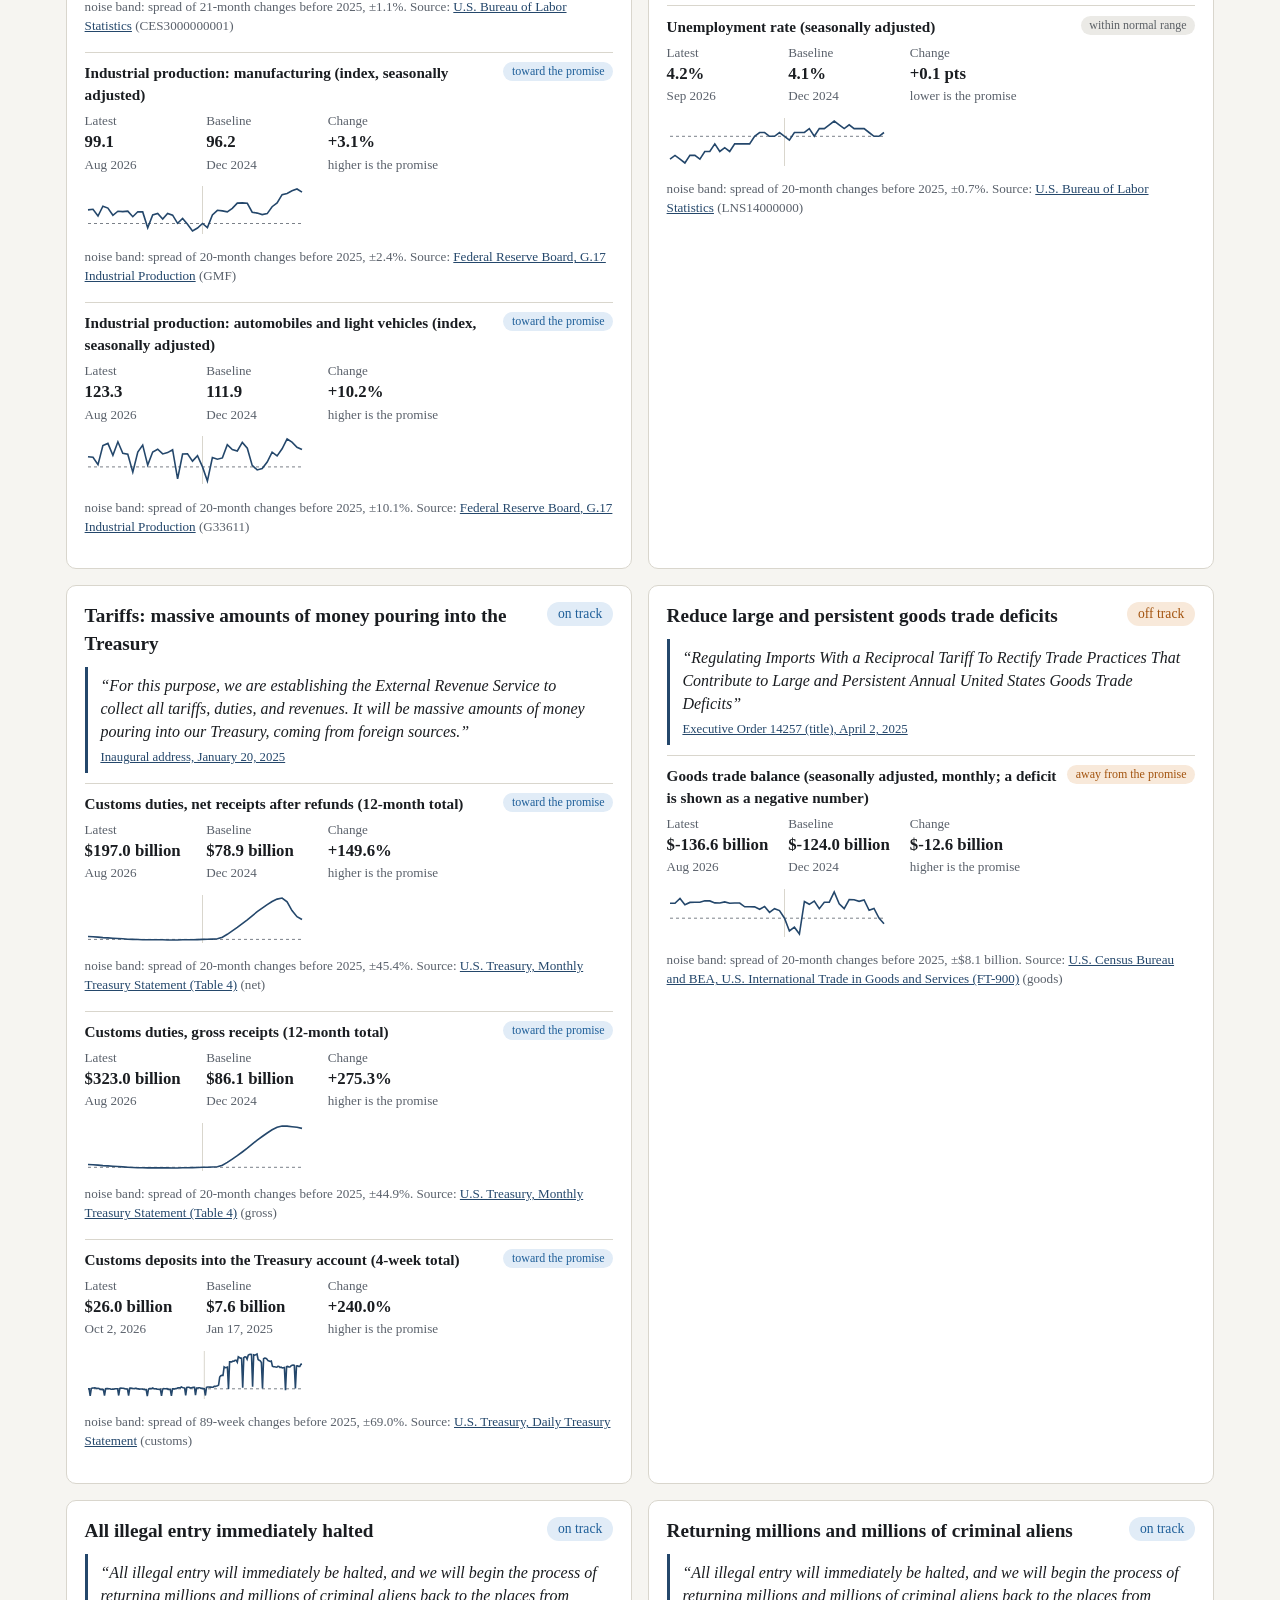
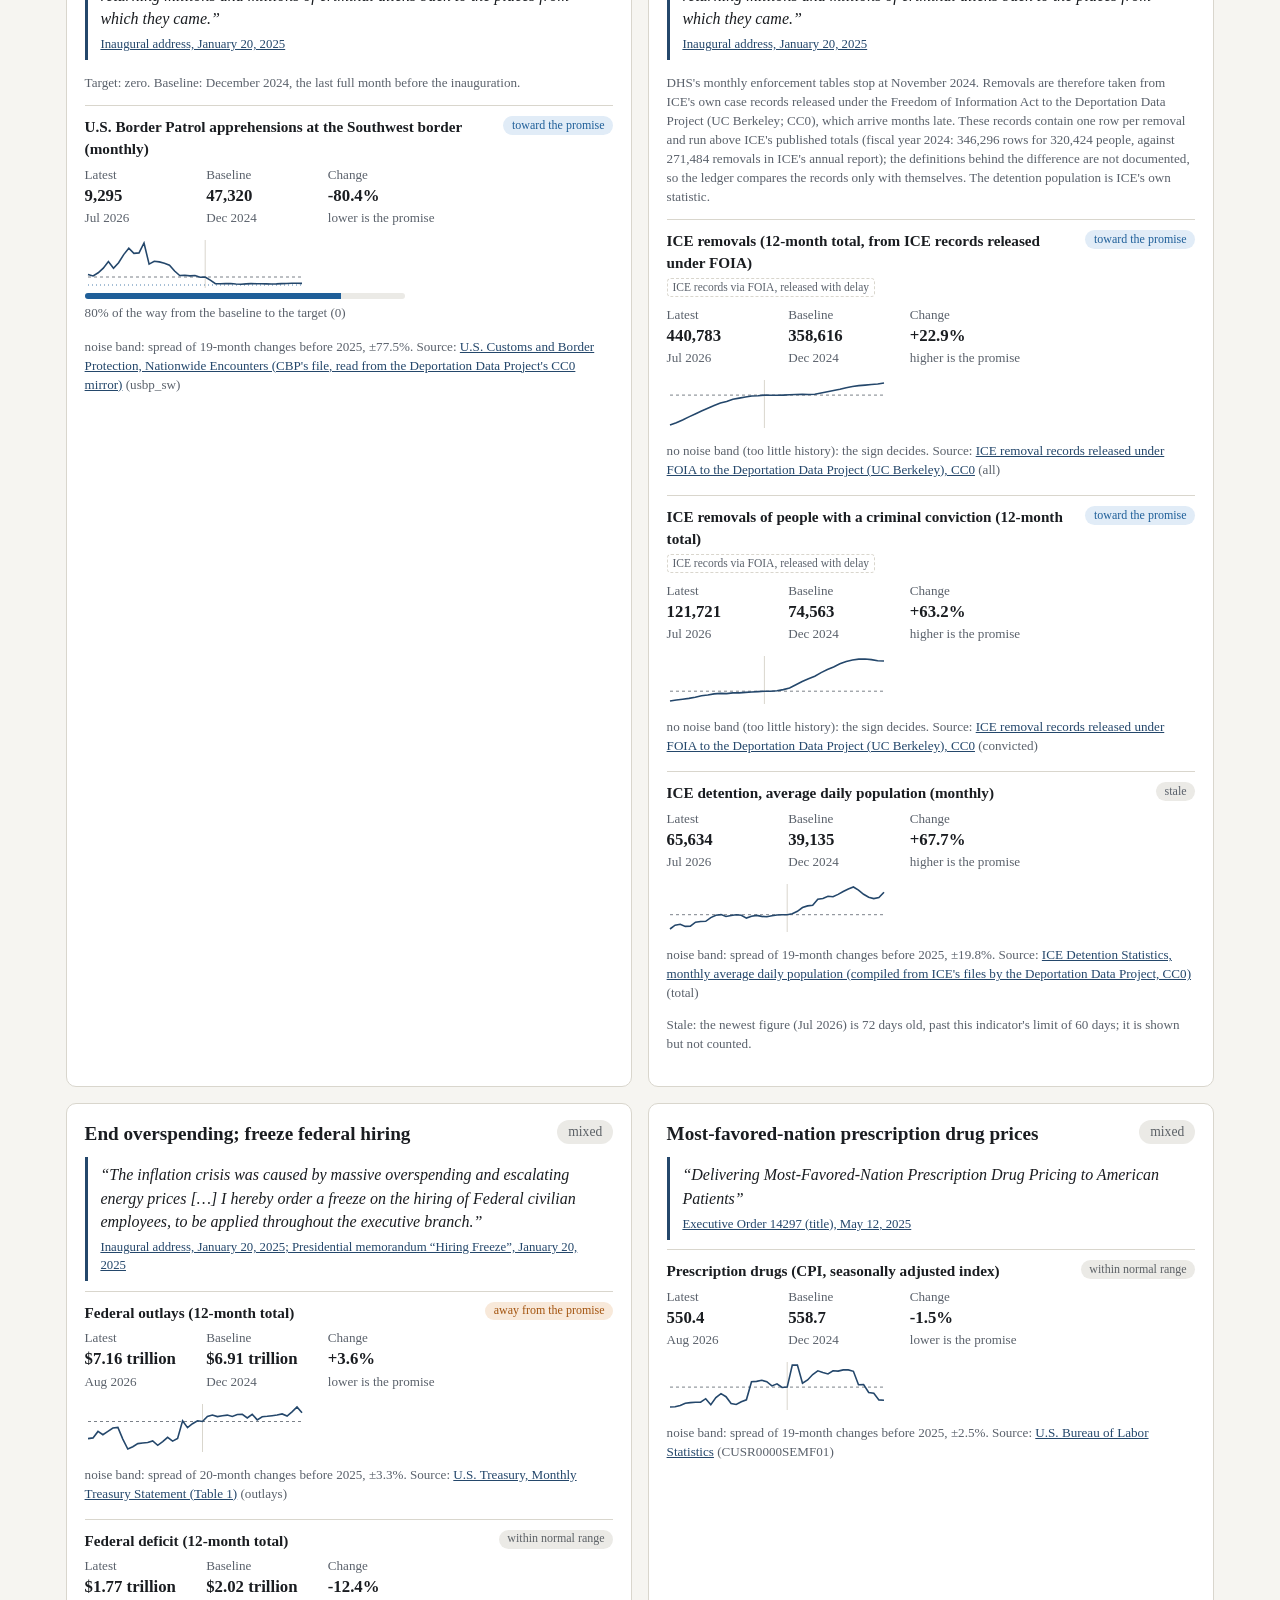
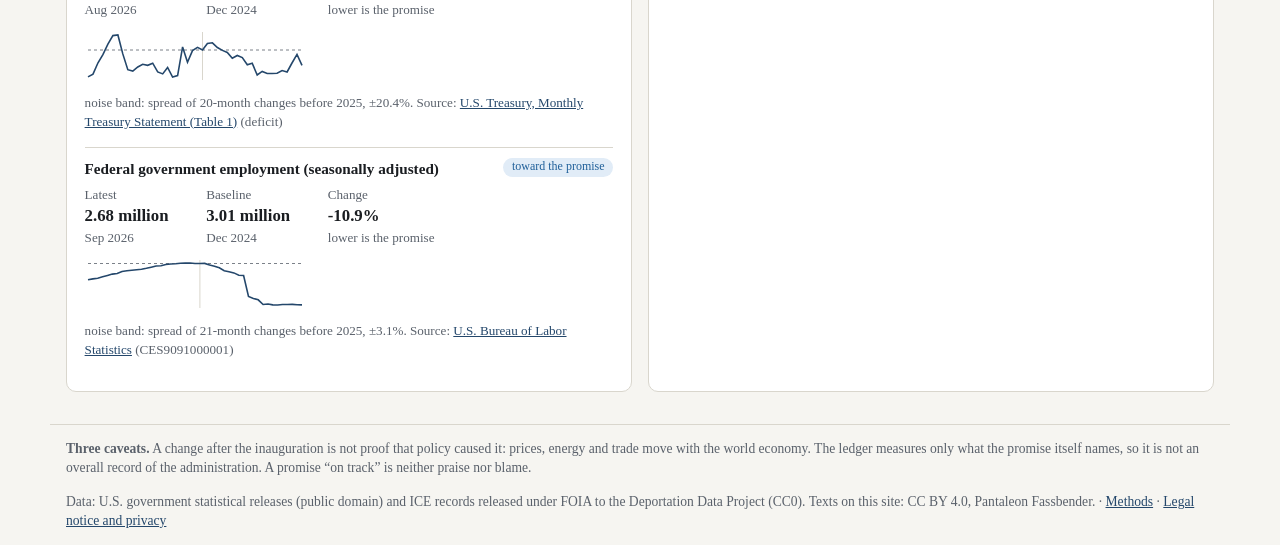
==== commit 78b72cbb: "Weekly run robust to GitHub schedule delays GitHub did not start the scheduled run on 12 October (cr" ====
--- a/site/index.html
+++ b/site/index.html
@@ -9,7 +9,7 @@
 </head>
 <body>
 <header class="wrap">
-  <span class="tag">Measured every Monday, 9:00 a.m. US Eastern</span>
+  <span class="tag">Measured every Monday from 9:00 a.m. US Eastern</span>
   <h1>The Promise Ledger</h1>
   <p class="sub">Twelve promises of the second Trump administration, each quoted from its primary source and measured against official data from a fixed baseline: the last data before January 20, 2025.</p>
   <p class="sub">Foreign policy and military matters, including the war with Iran, are left out on purpose: their results are not published as regular official statistics, and any status for them would rest on editorial judgment, which this ledger is built to avoid.</p>
